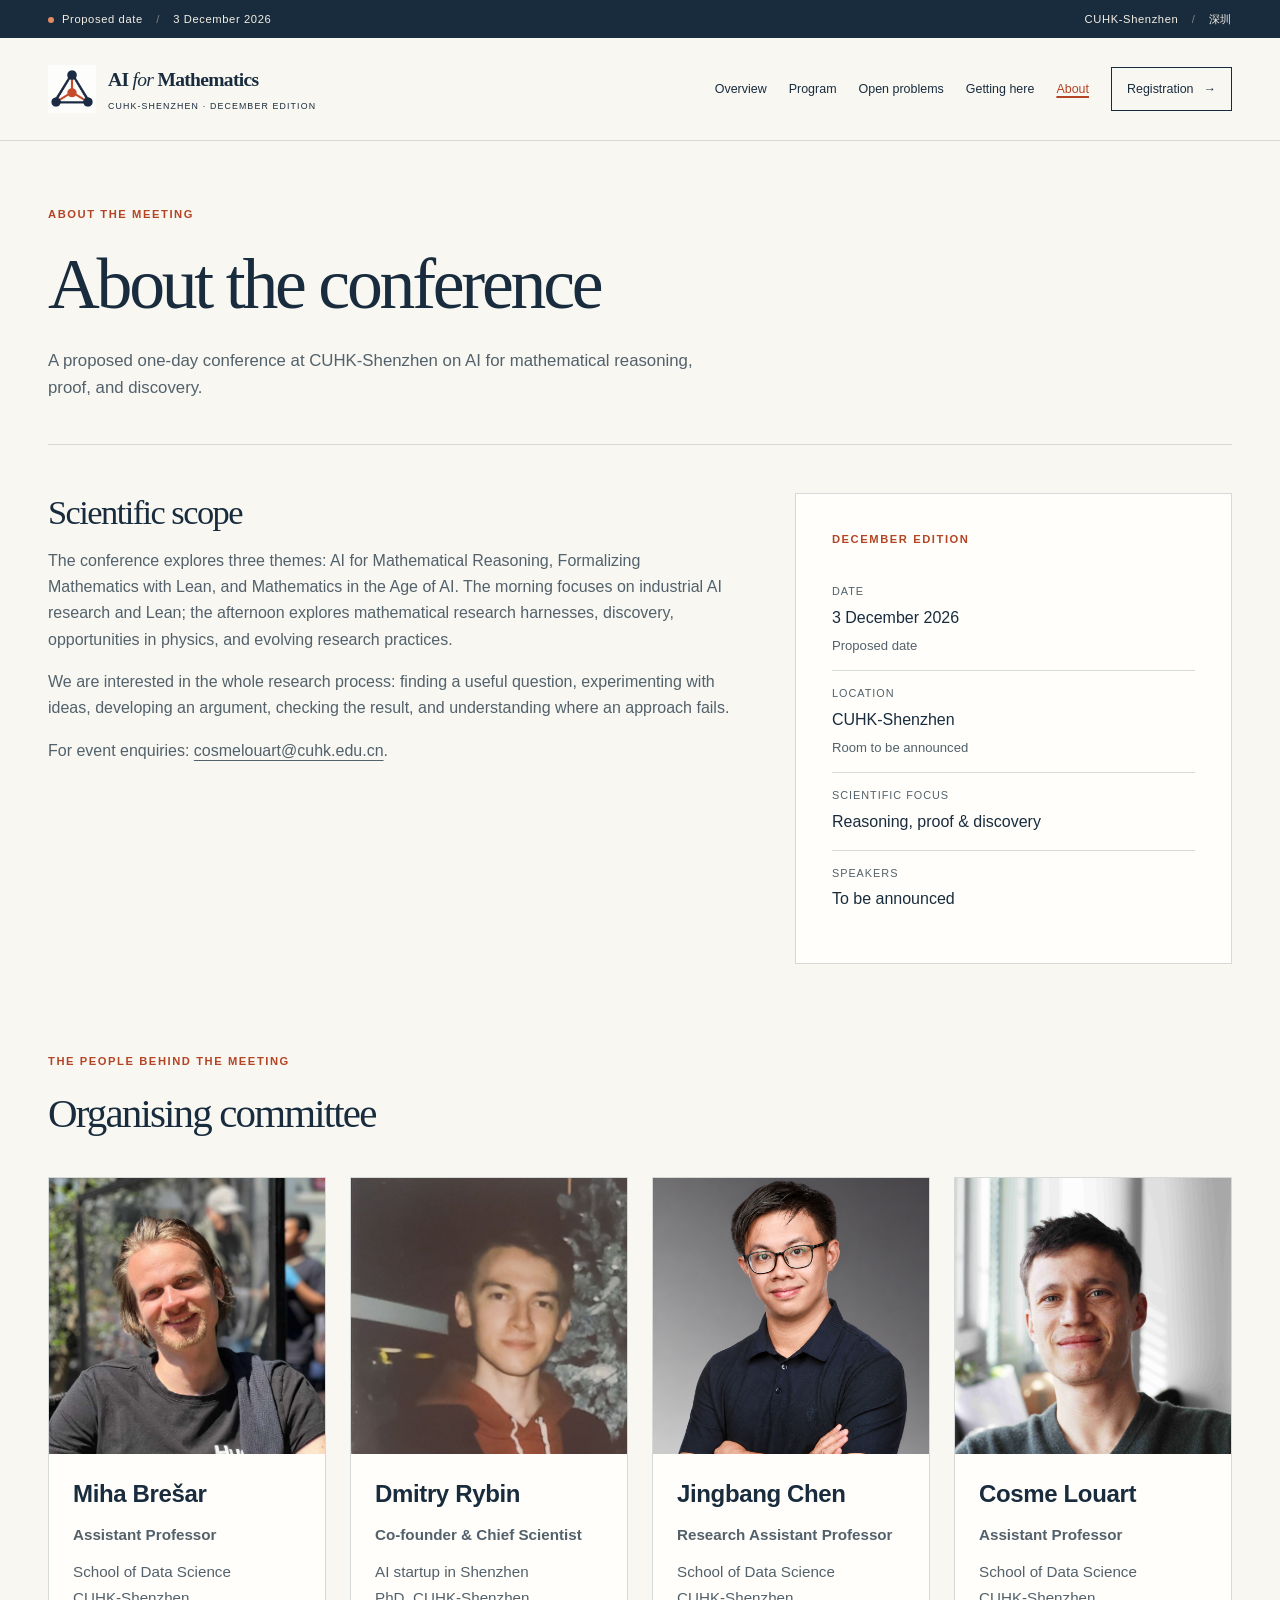
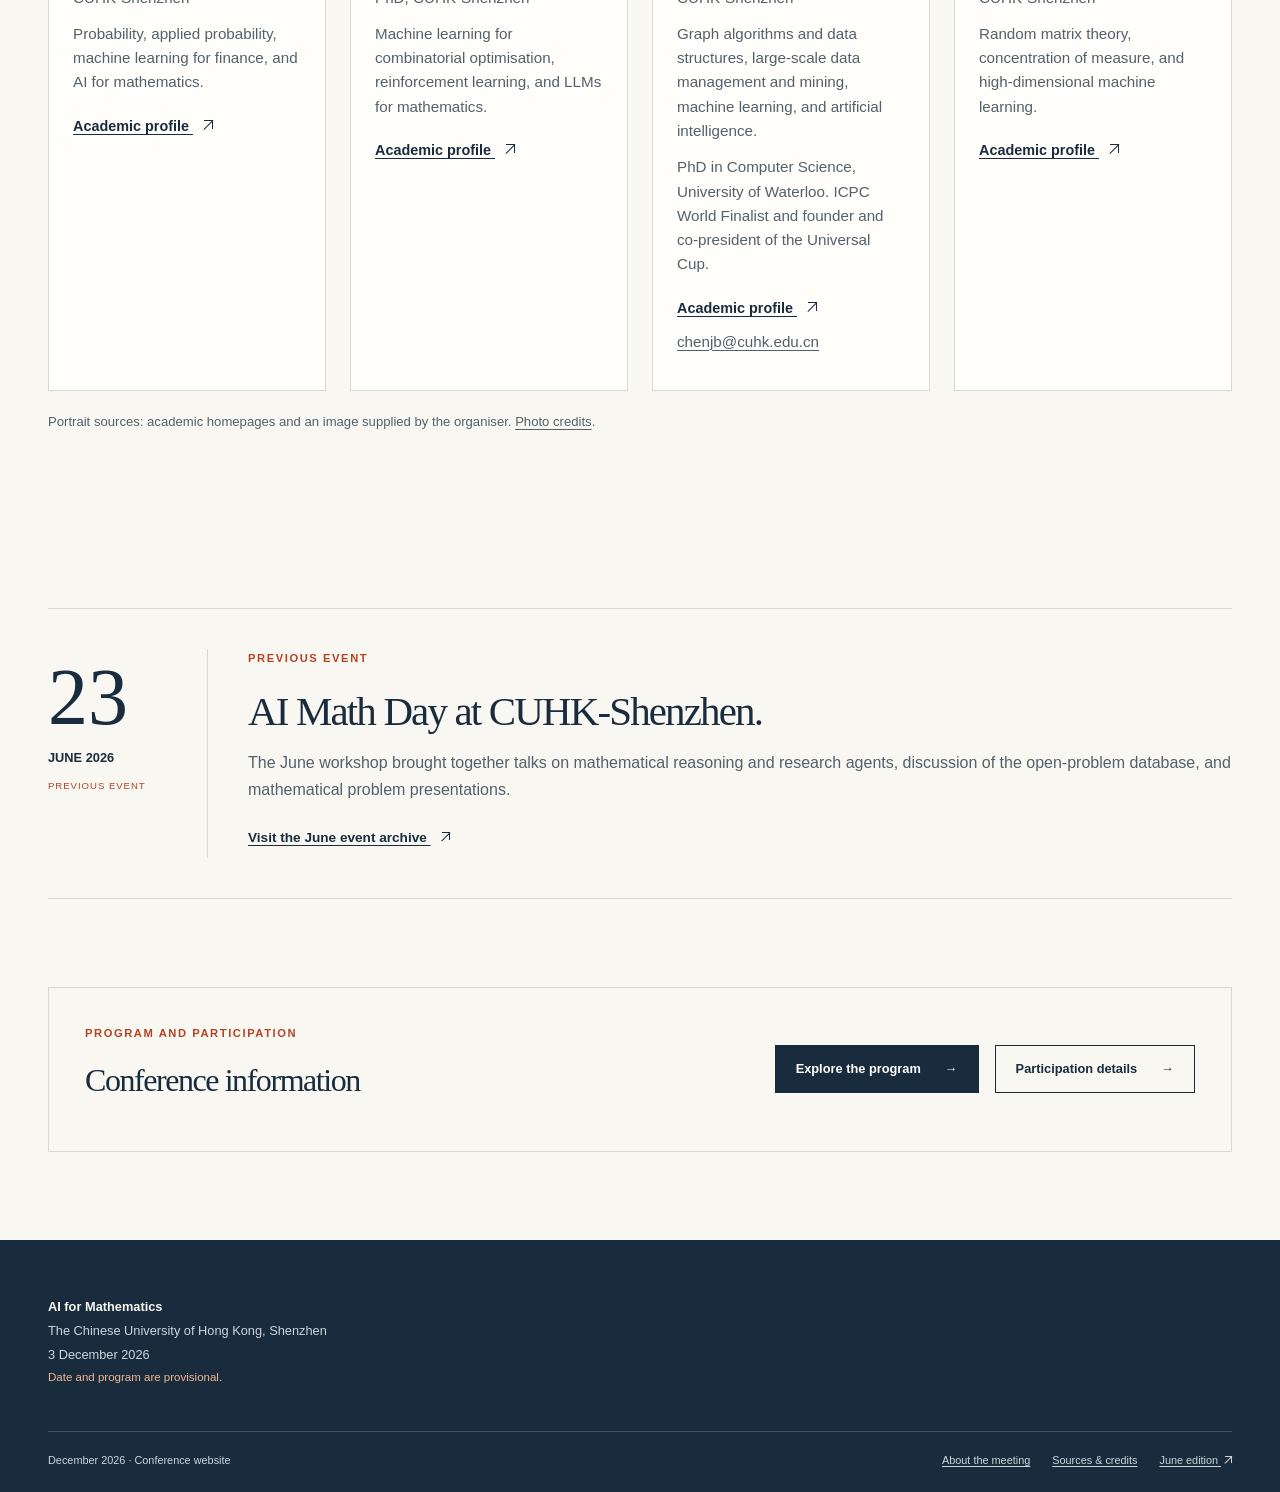
==== about.html @ 3018f449 "Remove meeting format row from About sidebar" ====
<!doctype html>
<html lang="en">
<head>
  <meta charset="utf-8">
  <meta name="viewport" content="width=device-width, initial-scale=1">
  <meta name="description" content="The purpose and background of the proposed December AI for Mathematics conference at CUHK-Shenzhen, continuing the June AI Math Day conversation.">
  <meta name="theme-color" content="#192c3e">
  <meta property="og:title" content="About | AI for Mathematics">
  <meta property="og:description" content="The purpose and background of the proposed December AI for Mathematics conference at CUHK-Shenzhen, continuing the June AI Math Day conversation.">
  <meta property="og:type" content="website">
  <title>About | AI for Mathematics · CUHK-Shenzhen</title>
  <link rel="icon" href="assets/images/conference-icon.png" type="image/png">
  <link rel="stylesheet" href="assets/css/styles.css?v=graph-icon">
  <script src="assets/js/event-config.js?v=no-fees" defer></script>
  <script src="assets/js/main.js" defer></script>
</head>
<body>
<a class="skip-link" href="#main">Skip to content</a>
<div class="announcement"><div class="container announcement-inner"><span><span class="status-dot"></span><span data-date-status>Proposed date</span> <span class="announcement-separator">/</span> <span data-event-date>3 December 2026</span></span><span>CUHK-Shenzhen <span class="announcement-separator">/</span> 深圳</span></div></div>
<header class="site-header">
 <div class="container header-inner">
  <a class="brand" href="index.html" aria-label="AI for Mathematics, home"><img class="brand-symbol" src="assets/images/conference-icon.png" alt="" width="48" height="48" aria-hidden="true"><span><strong>AI <i>for</i> Mathematics</strong><small>CUHK-SHENZHEN · DECEMBER EDITION</small></span></a>
  <button class="menu-toggle" type="button" aria-expanded="false" aria-controls="site-nav" hidden><span>Menu</span><span class="menu-icon" aria-hidden="true"></span></button>
  <nav id="site-nav" aria-label="Main navigation"><a href="index.html">Overview</a>
<a href="program.html">Program</a>
<a href="problems.html">Open problems</a>
<a href="venue.html">Getting here</a>
<a href="about.html?v=jingbang-profile" aria-current="page">About</a><a class="nav-register" href="registration.html?v=participation-link">Registration <span aria-hidden="true">→</span></a></nav>
 </div>
</header>
<main id="main" tabindex="-1">
<section class="page-intro container"><div class="eyebrow">ABOUT THE MEETING</div><h1>About the conference</h1><p class="page-lead">A proposed one-day conference at CUHK-Shenzhen on AI for mathematical reasoning, proof, and discovery.</p></section>
<section class="container about-grid section-top-small"><div class="prose"><h2>Scientific scope</h2><p>The conference explores three themes: AI for Mathematical Reasoning, Formalizing Mathematics with Lean, and Mathematics in the Age of AI. The morning focuses on industrial AI research and Lean; the afternoon explores mathematical research harnesses, discovery, opportunities in physics, and evolving research practices.</p><p>We are interested in the whole research process: finding a useful question, experimenting with ideas, developing an argument, checking the result, and understanding where an approach fails.</p><p class="contact-unconfigured" hidden>The event contact address will be announced here.</p><p class="contact-configured">For event enquiries: <a class="contact-link" href="mailto:cosmelouart@cuhk.edu.cn">cosmelouart@cuhk.edu.cn</a>.</p></div><aside class="about-facts"><div class="eyebrow">DECEMBER EDITION</div><dl class="info-list"><div><dt>Date</dt><dd><span data-event-date>3 December 2026</span><small data-date-status>Proposed date</small></dd></div><div><dt>Location</dt><dd>CUHK-Shenzhen<small>Room to be announced</small></dd></div><div><dt>Scientific focus</dt><dd>Reasoning, proof &amp; discovery</dd></div><div><dt>Speakers</dt><dd>To be announced</dd></div></dl></aside></section>
<section class="section container organisers-section" aria-labelledby="organisers-heading">
 <div class="section-heading"><div><div class="eyebrow">THE PEOPLE BEHIND THE MEETING</div><h2 id="organisers-heading">Organising committee</h2></div></div>
 <div class="organisers-grid">
  <article class="organiser-card"><img src="assets/images/organisers/miha-bresar.jpg" alt="Miha Brešar" width="1280" height="1377" loading="lazy"><div class="organiser-details"><h3>Miha Brešar</h3><p class="organiser-position">Assistant Professor</p><p>School of Data Science<br>CUHK-Shenzhen</p><p class="organiser-focus">Probability, applied probability, machine learning for finance, and AI for mathematics.</p><a class="text-link" href="https://mihabresar.github.io/" target="_blank" rel="noopener noreferrer">Academic profile <span class="external-arrow" aria-hidden="true"></span></a></div></article>
  <article class="organiser-card"><img src="assets/images/organisers/dmitry-rybin.jpg" alt="Dmitry Rybin" width="557" height="571" loading="lazy"><div class="organiser-details"><h3>Dmitry Rybin</h3><p class="organiser-position">Co-founder &amp; Chief Scientist</p><p>AI startup in Shenzhen<br>PhD, CUHK-Shenzhen</p><p class="organiser-focus">Machine learning for combinatorial optimisation, reinforcement learning, and LLMs for mathematics.</p><a class="text-link" href="https://rybindmitry.github.io/" target="_blank" rel="noopener noreferrer">Academic profile <span class="external-arrow" aria-hidden="true"></span></a></div></article>
  <article class="organiser-card"><img src="assets/images/organisers/jingbang-chen.png" alt="Jingbang Chen" width="1082" height="1454" loading="lazy"><div class="organiser-details"><h3>Jingbang Chen</h3><p class="organiser-position">Research Assistant Professor</p><p>School of Data Science<br>CUHK-Shenzhen</p><p class="organiser-focus">Graph algorithms and data structures, large-scale data management and mining, machine learning, and artificial intelligence.</p><p class="organiser-focus">PhD in Computer Science, University of Waterloo. ICPC World Finalist and founder and co-president of the Universal Cup.</p><a class="text-link" href="https://chenjb1997.github.io/" target="_blank" rel="noopener noreferrer">Academic profile <span class="external-arrow" aria-hidden="true"></span></a><p class="small"><a href="mailto:chenjb@cuhk.edu.cn">chenjb@cuhk.edu.cn</a></p></div></article>
  <article class="organiser-card"><img src="assets/images/organisers/cosme-louart.jpg" alt="Cosme Louart" width="5184" height="3456" loading="lazy"><div class="organiser-details"><h3>Cosme Louart</h3><p class="organiser-position">Assistant Professor</p><p>School of Data Science<br>CUHK-Shenzhen</p><p class="organiser-focus">Random matrix theory, concentration of measure, and high-dimensional machine learning.</p><a class="text-link" href="https://cosmital.github.io/" target="_blank" rel="noopener noreferrer">Academic profile <span class="external-arrow" aria-hidden="true"></span></a></div></article>
 </div>
 <p class="small organiser-credits">Portrait sources: academic homepages and an image supplied by the organiser. <a href="credits.html#organiser-portraits">Photo credits</a>.</p>
</section>
<section class="section container"><div class="archive-panel"><div class="archive-date"><span>23</span><strong>JUNE 2026</strong><small>PREVIOUS EVENT</small></div><div><div class="eyebrow">PREVIOUS EVENT</div><h2>AI Math Day at CUHK-Shenzhen.</h2><p>The June workshop brought together talks on mathematical reasoning and research agents, discussion of the open-problem database, and mathematical problem presentations.</p><a class="text-link" href="https://rybindmitry.github.io/events/ai-math-day.html" target="_blank" rel="noopener noreferrer">Visit the June event archive&nbsp;<span class="external-arrow" aria-hidden="true"></span></a></div></div></section>
<section class="container section-bottom"><div class="simple-callout"><div><div class="eyebrow">PROGRAM AND PARTICIPATION</div><h2>Conference information</h2></div><div class="actions"><a class="button button-primary" href="program.html">Explore the program <span aria-hidden="true">→</span></a><a class="button button-outline" href="registration.html?v=participation-link">Participation details <span aria-hidden="true">→</span></a></div></div></section>

</main>
<footer class="site-footer"><div class="container footer-top"><div class="footer-details"><strong>AI for Mathematics</strong><span>The Chinese University of Hong Kong, Shenzhen</span><span data-event-date>3 December 2026</span><small>Date and program are provisional.</small></div></div><div class="container footer-bottom"><span>December 2026 · Conference website</span><div><a href="about.html?v=jingbang-profile">About the meeting</a><a href="credits.html">Sources &amp; credits</a><a href="https://rybindmitry.github.io/events/ai-math-day.html" target="_blank" rel="noopener noreferrer">June edition&nbsp;<span class="external-arrow" aria-hidden="true"></span></a></div></div></footer><div class="toast" role="status" aria-live="polite"></div>
</body>
</html>
---- assets/css/styles.css ----
/* Shared static-site styles. No external fonts or runtime dependencies. */
:root {
  --ink: #192c3e;
  --muted: #52616b;
  --paper: #f8f7f2;
  --white: #fffefa;
  --line: #d5d9d7;
  --accent: #b54425;
  --orange: #e58b62;
  --soft: #eeeae0;
  --serif: Georgia, 'Times New Roman', serif;
  --sans: -apple-system, BlinkMacSystemFont, 'Segoe UI', sans-serif;
}
* { box-sizing: border-box; }
html { scroll-behavior: smooth; scroll-padding-top: 2rem; }
body { margin: 0; background: var(--paper); color: var(--ink); font: 1rem/1.65 var(--sans); }
[hidden] { display: none !important; }
::selection { background: #f3c5a9; color: var(--ink); }
a { color: inherit; text-underline-offset: .22em; text-decoration-thickness: 1px; }
a:hover { color: var(--accent); }
button, input { font: inherit; }
button, a { -webkit-tap-highlight-color: transparent; }
button { cursor: pointer; }
:focus-visible { outline: 3px solid var(--accent); outline-offset: 5px; }
img { display: block; max-width: 100%; height: auto; }
figure, dl, dd { margin: 0; }
h1, h2, h3, p { margin: 0 0 1rem; }
h1, h2, h3 { line-height: 1.12; font-weight: 500; text-wrap: balance; }
h1, h2 { font-family: var(--serif); letter-spacing: -.045em; }
h1 { font-size: clamp(3rem, 5.6vw, 5.5rem); }
h2 { font-size: clamp(2rem, 3.2vw, 3rem); }
h3 { font-size: 1.25rem; font-weight: 600; line-height: 1.35; letter-spacing: -.015em; }
h1 em, h2 em { font-weight: 400; color: var(--accent); }
p { color: var(--muted); }
p:last-child { margin-bottom: 0; }
small, .small, .source-note { font-size: .82rem; line-height: 1.65; }
strong { font-weight: 600; }
hr { border: 0; border-top: 1px solid var(--line); margin: 2rem 0; }
.container { width: min(1200px, calc(100% - 96px)); margin-inline: auto; }
.section { padding-block: 88px; }
.section-top-small { padding-top: 24px; }
.section-bottom { padding-bottom: 88px; }
.eyebrow { color: var(--accent); font-size: .7rem; font-weight: 700; letter-spacing: .14em; line-height: 1.65; margin-bottom: 1.3rem; text-transform: uppercase; }
.muted, figcaption { color: var(--muted); }
figcaption { font-size: .73rem; line-height: 1.6; padding-top: .75rem; }
.skip-link { position: fixed; z-index: 20; top: 8px; left: 8px; padding: .7rem 1.2rem; background: var(--white); transform: translateY(-150%); }
.skip-link:focus { transform: translateY(0); }
.sr-only { position: absolute; width: 1px; height: 1px; padding: 0; margin: -1px; overflow: hidden; clip-path: inset(50%); white-space: nowrap; border: 0; }
.announcement { background: var(--ink); color: #f5eee3; font-size: .7rem; letter-spacing: .055em; }
.announcement-inner { min-height: 38px; display: flex; justify-content: space-between; align-items: center; gap: 12px; }
.announcement-separator { opacity: .45; margin-inline: .6rem; }
.status-dot { display: inline-block; width: 6px; height: 6px; border-radius: 50%; background: var(--orange); margin-right: .5rem; vertical-align: middle; }
.site-header { border-bottom: 1px solid var(--line); }
.header-inner { display: flex; justify-content: space-between; align-items: center; gap: 24px; min-height: 102px; }
.brand { display: flex; align-items: center; gap: 12px; text-decoration: none; flex-shrink: 0; }
.brand-symbol { display: block; width: 48px; height: 48px; flex: 0 0 auto; object-fit: contain; }
.brand strong { display: block; font-family: var(--serif); font-size: 1.22rem; letter-spacing: -.035em; }
.brand i { font-weight: 400; }
.brand small { display: block; font-size: .55rem; letter-spacing: .13em; margin-top: 3px; }
#site-nav { display: flex; align-items: center; gap: 22px; }
#site-nav a { display: flex; align-items: center; gap: 10px; min-height: 44px; font-size: .78rem; text-decoration: none; white-space: nowrap; }
#site-nav a[aria-current] { color: var(--accent); text-decoration: underline; text-decoration-thickness: 2px; }
#site-nav .nav-register { padding-inline: 15px; border: 1px solid var(--ink); }
#site-nav .nav-register:hover { background: var(--ink); color: var(--white); }
.menu-toggle { min-height: 44px; padding: 8px 12px; border: 1px solid var(--line); background: transparent; color: var(--ink); align-items: center; gap: 12px; }
.menu-icon, .menu-icon::after { display: block; width: 16px; height: 1px; background: currentColor; }
.menu-icon::after { content: ''; transform: translateY(5px); }
.actions { display: flex; flex-wrap: wrap; align-items: center; gap: 16px; margin-top: 1.7rem; }
.button { display: inline-flex; justify-content: center; align-items: center; gap: 24px; min-height: 48px; padding: 12px 20px; font-size: .8rem; font-weight: 600; line-height: 1.6; text-decoration: none; border: 1px solid transparent; text-align: center; }
.button-primary { background: var(--ink); color: var(--white); }
.button-primary:hover { background: var(--accent); color: white; }
.button-outline { border-color: var(--ink); background: transparent; color: var(--ink); }
.button-outline:hover { background: var(--ink); color: var(--white); }
.button-text { padding-inline: 0; }
.button-text:hover { text-decoration: underline; }
.button-light { background: var(--paper); color: var(--ink); }
.button-light:hover { background: #f3c5a9; color: var(--ink); }
.text-link { display: inline-block; font-size: .85rem; font-weight: 600; padding-block: 8px; }
.text-link span { margin-left: 10px; }
.external-arrow { display: inline-block; position: relative; width: .7em; height: .7em; margin-left: .3em; vertical-align: .05em; flex: 0 0 .7em; }
.external-arrow::before { content: ''; position: absolute; inset: 0 0 auto auto; width: .55em; height: .55em; border-top: 1px solid currentColor; border-right: 1px solid currentColor; }
.external-arrow::after { content: ''; position: absolute; top: 0; right: 0; width: .9em; border-top: 1px solid currentColor; transform: rotate(-45deg); transform-origin: right; }
.hero { display: grid; grid-template-columns: 1.12fr 1fr; gap: 56px; padding-block: 64px 48px; align-items: center; }
.hero h1 { font-size: clamp(3.8rem, 5.7vw, 5.6rem); line-height: 1.04; margin-bottom: 20px; }
.hero h1 em { font-size: .78em; }
.orange-dot { color: var(--accent); }
.mini-rule { display: inline-block; width: 22px; height: 1px; background: currentColor; vertical-align: middle; margin-right: 8px; }
.hero-description { max-width: 440px; font-size: .95rem; }
.hero-note { font-size: .75rem; margin-top: 20px; }
.hero-art-wrap { position: relative; background: var(--ink); overflow: hidden; }
.hero-art-wrap > img { width: 100%; aspect-ratio: 1.08; object-fit: cover; }
.hero-art-wrap.hero-photo-wrap > img { aspect-ratio: 3 / 2; }
.date-stamp { position: absolute; top: 22px; left: 22px; display: grid; grid-template-columns: auto auto; column-gap: 10px; background: var(--paper); padding: 14px 18px 10px; }
.date-stamp > span { font-family: var(--serif); font-size: 2.8rem; line-height: 1; }
.date-stamp > div { display: grid; align-content: center; }
.date-stamp strong { font-size: .8rem; line-height: 1.1; }
.date-stamp small { font-size: .65rem; }
.date-stamp .stamp-label { grid-column: 1/-1; border-top: 1px solid var(--line); padding-top: 5px; margin-top: 8px; color: var(--accent); }
.art-label { display: flex; align-items: flex-end; justify-content: space-between; gap: 16px; position: absolute; bottom: 24px; left: 24px; right: 24px; font-size: .61rem; letter-spacing: .12em; line-height: 1.6; color: #f8f7f2; }
.art-label > span:last-child { font-size: 1.5rem; color: var(--orange); }
.event-strip { display: grid; grid-template-columns: repeat(4, 1fr); border-block: 1px solid var(--line); padding-block: 26px; }
.event-strip > div { border-left: 1px solid var(--line); padding-inline: 26px; }
.event-strip > div:first-child { border-left: 0; padding-left: 0; }
dt { font-size: .68rem; letter-spacing: .09em; text-transform: uppercase; color: var(--muted); margin-bottom: 8px; }
.event-strip dd { font-size: 1rem; font-weight: 600; }
.event-strip small { display: block; color: var(--muted); font-size: .72rem; font-weight: 400; }
.section-heading, .split-section, .final-split { display: grid; grid-template-columns: 1fr 1fr; gap: 64px; align-items: start; }
.section-heading { align-items: end; margin-bottom: 40px; }
.section-heading > p { max-width: 440px; }
.section-heading h2 { margin-bottom: 0; }
.themes-heading { margin-bottom: 40px; }
.theme-grid { display: grid; grid-template-columns: repeat(3, 1fr); gap: 32px; }
.theme-grid article { padding-top: 24px; border-top: 1px solid var(--ink); }
.theme-grid ul { margin: 0; padding-left: 1.2rem; color: var(--muted); font-size: .9rem; }
.theme-grid li + li { margin-top: 12px; }
.theme-grid strong { color: var(--ink); }
.program-peek, .problem-session-band { background: var(--soft); padding-block: 72px; }
.day-outline > a { display: grid; grid-template-columns: 54px 1fr 18px; gap: 18px; border-top: 1px solid #b9c1c2; padding-block: 22px; text-decoration: none; }
.day-outline > a:last-child { border-bottom: 1px solid #b9c1c2; }
.outline-time { font-size: .8rem; font-variant-numeric: tabular-nums; color: var(--accent); }
.day-outline small { font-size: .6rem; letter-spacing: .12em; }
.day-outline h3 { margin-block: 6px; font-size: 1.2rem; }
.day-outline p { font-size: .82rem; }
.problem-banner { background: var(--ink); color: var(--paper); display: grid; grid-template-columns: 1fr 1fr; gap: 32px; padding: 48px; align-items: center; }
.problem-banner .eyebrow, .problem-banner h2 em { color: #f4b48e; }
.problem-banner p { color: #cdd5d9; font-size: .9rem; }
.math-art { min-width: 0; }
.math-art img { width: 100%; }
.math-art > span { display: block; color: #cdd5d9; text-align: center; font-family: var(--serif); font-style: italic; font-size: .9rem; }
.final-split { border-top: 1px solid var(--line); }
.site-footer { background: var(--ink); color: var(--paper); padding-block: 56px 22px; }
.footer-top { display: flex; justify-content: space-between; gap: 32px; padding-bottom: 44px; }
.footer-details { display: grid; gap: 3px; font-size: .8rem; color: #cdd5d9; }
.footer-details strong { color: var(--paper); }
.footer-details small { color: #f4b48e; font-size: .72rem; }
.footer-bottom { border-top: 1px solid #435362; padding-top: 20px; display: flex; justify-content: space-between; gap: 24px; font-size: .68rem; color: #cdd5d9; }
.footer-bottom > div { display: flex; flex-wrap: wrap; gap: 22px; }
.site-footer a:hover { color: #f4b48e; }
.page-intro { padding-block: 64px 42px; border-bottom: 1px solid var(--line); margin-bottom: 24px; }
.page-intro h1 { max-width: 900px; }
.page-lead { max-width: 650px; font-size: 1.05rem; margin-top: 22px; }
.program-subtitle { font-family: var(--serif); color: var(--ink); font-size: clamp(1.4rem, 2.4vw, 2rem); line-height: 1.3; }
.program-date { font-size: .9rem; }
.program-overview { max-width: 750px; margin-top: 22px; font-size: 1.05rem; }
.program-overview p + p { margin-top: 12px; }
.program-period-label { color: var(--accent); font-size: .78em; font-weight: 700; letter-spacing: .08em; margin-right: .4em; }
.notice { display: flex; align-items: flex-start; gap: 16px; background: #f0e9db; border-left: 3px solid var(--accent); padding: 20px 24px; font-size: .88rem; }
.notice strong { display: block; margin-bottom: 4px; }
.notice-mark { flex: 0 0 23px; border: 1px solid var(--accent); color: var(--accent); text-align: center; height: 23px; line-height: 21px; border-radius: 50%; font-family: var(--serif); font-style: italic; }
.program-toolbar { display: flex; flex-wrap: wrap; align-items: center; justify-content: space-between; gap: 20px; padding-block: 30px; }
.filter-group { display: inline-flex; flex-wrap: wrap; border: 1px solid var(--line); padding: 4px; gap: 4px; }
.filter-group button { min-height: 40px; border: 0; background: transparent; padding: 8px 16px; color: var(--ink); font-size: .78rem; }
.filter-group button[aria-pressed=true] { background: var(--ink); color: var(--paper); }
.filter-group button:hover { text-decoration: underline; }
.toolbar-links { display: flex; flex-wrap: wrap; align-items: center; gap: 20px; font-size: .75rem; }
.text-button { border: 0; padding: 8px 0; background: transparent; color: var(--ink); font-size: .8rem; text-decoration: underline; text-underline-offset: .2em; min-height: 44px; }
.schedule-block { margin-top: 30px; }
.schedule-heading { display: flex; align-items: baseline; gap: 32px; padding-block: 18px; border-bottom: 2px solid var(--ink); }
.schedule-heading > span { font-size: .7rem; text-transform: uppercase; letter-spacing: .1em; color: var(--accent); min-width: 86px; }
.schedule-heading h2 { font-size: 2rem; margin: 0; min-width: 0; }
.schedule-row { display: grid; grid-template-columns: 86px 1fr 64px; gap: 32px; border-bottom: 1px solid var(--line); padding: 28px 20px 28px 0; }
.session-time { display: grid; align-content: start; font-size: .88rem; font-variant-numeric: tabular-nums; }
.session-time time { font-weight: 600; }
.session-time span { color: var(--muted); }
.session-type { color: var(--accent); font-size: .64rem; letter-spacing: .1em; text-transform: uppercase; }
.session-content h3 { margin-block: 6px 8px; }
.session-content p { font-size: .88rem; margin-bottom: 6px; }
.session-content .speaker-status { font-size: .75rem; font-style: italic; }
.session-duration { color: var(--muted); text-align: right; font-size: .75rem; padding-top: 4px; }
.schedule-break { background: var(--soft); padding-left: 16px; }
.schedule-break h3 { font-family: var(--serif); font-weight: 400; font-size: 1.4rem; }
.simple-callout { padding: 36px; border: 1px solid var(--line); display: flex; flex-wrap: wrap; justify-content: space-between; align-items: center; gap: 24px; }
.simple-callout h2 { font-size: 2rem; }
.simple-callout > div { max-width: 700px; }
.simple-callout .actions { margin-top: 0; }
.registration-layout, .about-grid, .venue-lead, .problem-intro, .travel-layout, .faq-section { display: grid; grid-template-columns: 1fr 1fr; gap: 64px; align-items: start; }
.registration-panel, .about-facts { background: var(--white); padding: 36px; border: 1px solid var(--line); }
.registration-panel h2 { margin-top: 24px; }
.pill { display: inline-flex; align-items: center; padding: 5px 10px; font-size: .65rem; letter-spacing: .06em; font-weight: 600; border: 1px solid #cba58a; color: #88371e; background: #fbefe5; }
.opening-line { font-size: .85rem; font-weight: 600; margin-bottom: 8px; }
.registration-closed { padding: 20px; background: var(--soft); margin-top: 24px; }
.registration-open, .registration-qr { margin-top: 24px; }
.registration-qr img { margin-bottom: 10px; }
.info-list > div { padding-block: 14px; border-bottom: 1px solid var(--line); }
.info-list > div:last-child { border-bottom: 0; }
.info-list small { display: block; color: var(--muted); margin-top: 3px; }
.info-list dt { margin-bottom: 4px; }
.registration-aside { padding-top: 12px; }
.numbered-steps { list-style: none; padding: 0; margin: 28px 0 0; }
.numbered-steps li { display: grid; grid-template-columns: 32px 1fr; gap: 20px; border-top: 1px solid var(--line); padding-block: 24px; }
.numbered-steps li > span { color: var(--accent); font-size: .75rem; }
.numbered-steps p { font-size: .9rem; }
.faq-section { grid-template-columns: .7fr 1fr; }
.faq-list details { border-top: 1px solid var(--line); }
.faq-list details:last-child { border-bottom: 1px solid var(--line); }
.faq-list summary { cursor: pointer; display: flex; align-items: center; justify-content: space-between; gap: 20px; padding-block: 20px; font-size: .92rem; font-weight: 600; list-style: none; }
.faq-list summary::-webkit-details-marker { display: none; }
.faq-list summary > span { color: var(--accent); font-size: 1.2rem; }
.faq-list details[open] summary > span { transform: rotate(45deg); }
.faq-list details p { padding-bottom: 22px; font-size: .9rem; }
.prose h2 { font-size: 2.15rem; }
.spaced-heading { margin-top: 42px; }
.about-grid { grid-template-columns: 1.25fr .8fr; }
.archive-panel { display: grid; grid-template-columns: 160px 1fr; gap: 40px; border-block: 1px solid var(--line); padding-block: 40px; }
.archive-date { display: grid; align-content: start; padding-block: 8px; border-right: 1px solid var(--line); }
.archive-date > span { font-family: var(--serif); font-size: 5rem; line-height: 1; }
.archive-date strong { font-size: .8rem; margin-block: 10px; }
.archive-date small { font-size: .6rem; letter-spacing: .1em; color: var(--accent); }
.problem-guide { padding: 40px; background: var(--soft); }
.problem-guide h2 { font-size: 2.2rem; }
.problem-checklist { display: grid; grid-template-columns: repeat(4, 1fr); gap: 24px; }
.problem-checklist article { border-top: 1px solid var(--line); padding-top: 20px; }
.problem-checklist article > span { display: block; color: var(--accent); font: 2rem/1.2 var(--serif); margin-bottom: 24px; }
.problem-checklist h3 { font-size: 1.1rem; }
.problem-checklist p { font-size: .88rem; }
.download-row { display: flex; flex-wrap: wrap; justify-content: space-between; align-items: center; gap: 24px; margin-top: 32px; padding-top: 24px; border-top: 1px solid var(--line); }
.download-row p { margin: 0; font-size: .9rem; }
.venue-lead { align-items: stretch; gap: 40px; }
.venue-map { align-self: start; background: var(--white); border: 1px solid var(--line); }
.campus-map-link { display: block; }
.campus-map-link img { width: 100%; height: auto; }
.venue-map figcaption { padding: 16px 20px; border-top: 1px solid var(--line); font-size: .78rem; }
.venue-map figcaption p { margin-top: 8px; }
.address-panel { padding-block: 20px; }
address { font-style: normal; margin-bottom: 24px; }
.chinese-address { border-top: 1px solid var(--line); padding-top: 20px; margin-bottom: 20px; }
.chinese-address strong, .chinese-address span { display: block; }
.chinese-address span { color: var(--muted); font-size: .9rem; }
.address-panel .small { margin-block: 12px; }
.venue-details { display: grid; grid-template-columns: repeat(3,1fr); margin-top: 24px; border-block: 1px solid var(--line); }
.venue-details > div { padding: 24px; border-left: 1px solid var(--line); }
.venue-details > div:first-child { padding-left: 0; border-left: 0; }
.venue-details small { display: block; color: var(--muted); }
.travel-layout { grid-template-columns: .7fr 1fr; }
.travel-methods article { display: grid; grid-template-columns: 36px 1fr; gap: 20px; padding-block: 28px; border-top: 1px solid var(--line); }
.travel-methods article:first-child { padding-top: 0; border-top: 0; }
.travel-methods p { font-size: .9rem; }
.transport-symbol { border: 1px solid var(--line); width: 36px; height: 36px; display: grid; place-items: center; color: var(--accent); }
.metro-line { display: inline-block; border: 1px solid var(--line); padding: 0 6px; font-size: .78rem; white-space: nowrap; color: var(--ink); }
.visitor-note { padding: 40px; background: var(--soft); }
.visitor-note .source-note { margin-top: 26px; }
.credits-content { max-width: 850px; padding-bottom: 88px; }
.credits-content article { padding-block: 32px; border-bottom: 1px solid var(--line); scroll-margin-top: 24px; }
.credits-content article:first-child { padding-top: 0; }
.credits-content h2 { font-size: 2.2rem; }
.source-list { list-style: none; padding: 0; }
.source-list li { padding-block: 14px; }
.source-list span { display: block; color: var(--muted); font-size: .85rem; padding-top: 4px; }
.toast { position: fixed; bottom: 24px; left: 50%; transform: translateX(-50%); max-width: calc(100% - 32px); width: max-content; background: var(--ink); color: var(--paper); padding: 12px 20px; font-size: .85rem; box-shadow: 0 4px 20px #192c3e22; z-index: 10; }
.toast:empty { display: none; }
@media (max-width: 1120px) {
  .container { width: calc(100% - 64px); }
  .header-inner { flex-wrap: wrap; padding-block: 20px; gap: 12px; }
  #site-nav { gap: 18px; }
  .hero { gap: 32px; }
  .hero h1 { font-size: clamp(3.4rem, 6vw, 4.7rem); }
  .hero .actions { gap: 8px; }
  .hero .button { padding-inline: 12px; gap: 12px; }
  .registration-layout, .about-grid, .venue-lead, .problem-intro, .travel-layout, .faq-section, .split-section, .section-heading, .final-split { gap: 36px; }
  .event-strip > div { padding-inline: 16px; }
  .event-strip dd { font-size: .9rem; }
}
@media (max-width: 760px) {
  .container { width: calc(100% - 40px); }
  .announcement { font-size: .62rem; letter-spacing: .015em; }
  .announcement-inner { min-height: 40px; }
  .announcement-inner > span:last-child { display: none; }
  .announcement-separator { margin-inline: .3rem; }
  .header-inner { padding-block: 16px; min-height: 84px; gap: 12px; }
  .brand { gap: 8px; }
  .brand-symbol { width: 42px; height: 42px; }
  .brand strong { font-size: 1.12rem; }
  .brand small { font-size: .48rem; letter-spacing: .09em; }
  .menu-toggle:not([hidden]) { display: flex; font-size: .75rem; }
  #site-nav { width: 100%; flex-wrap: wrap; gap: 0; border-top: 1px solid var(--line); margin-top: 4px; padding-top: 8px; }
  #site-nav a { width: 50%; min-height: 48px; padding: 8px; font-size: .85rem; }
  #site-nav .nav-register { border: 0; padding-inline: 8px; }
  #site-nav[data-collapsed=true] { display: none; }
  .hero, .section-heading, .split-section, .final-split, .registration-layout, .about-grid, .venue-lead, .problem-intro, .travel-layout, .faq-section { grid-template-columns: 1fr; gap: 32px; }
  .hero { padding-block: 40px 32px; }
  .hero h1 { font-size: clamp(3rem, 10vw, 4.8rem); }
  .hero-description { max-width: 100%; }
  .hero .actions { gap: 16px; }
  .hero .button { padding-inline: 16px; }
  .hero .button-text { padding-inline: 0; }
  .hero-art-wrap > img { aspect-ratio: 1.25; }
  .date-stamp { top: 18px; left: 18px; padding: 12px 16px 8px; }
  .art-label { bottom: 18px; left: 18px; right: 18px; }
  .event-strip { grid-template-columns: 1fr 1fr; padding-block: 0; }
  .event-strip > div { padding: 20px 16px; }
  .event-strip > div:first-child { padding-left: 0; }
  .event-strip > div:nth-child(3) { padding-left: 0; border-left: 0; }
  .event-strip > div:nth-child(n+3) { border-top: 1px solid var(--line); }
  .event-strip dd { font-size: .9rem; }
  .section { padding-block: 52px; }
  .section-bottom { padding-bottom: 52px; }
  .eyebrow { font-size: .64rem; margin-bottom: 16px; }
  .theme-grid { grid-template-columns: 1fr; gap: 28px; }
  .program-peek, .problem-session-band { padding-block: 48px; }
  .day-outline > a { grid-template-columns: 46px 1fr 14px; gap: 12px; }
  .problem-banner { grid-template-columns: 1fr; padding: 28px; gap: 8px; }
  .math-art img { max-height: 250px; }
  .footer-top { flex-direction: column; gap: 32px; padding-bottom: 32px; }
  .site-footer { padding-top: 40px; }
  .footer-bottom { flex-direction: column; gap: 16px; }
  .footer-bottom > div { gap: 20px; }
  .page-intro { padding-block: 40px 32px; margin-bottom: 24px; }
  .page-intro h1 { font-size: clamp(2.8rem, 9.3vw, 4rem); }
  .page-lead { font-size: 1rem; }
  .notice { padding: 18px; gap: 12px; }
  .program-toolbar { align-items: flex-start; }
  .toolbar-links { gap: 12px 20px; }
  .filter-group { width: 100%; }
  .filter-group button { flex: 1; padding-inline: 10px; }
  .schedule-heading { display: block; }
  .schedule-heading > span { display: block; margin-bottom: 10px; }
  .schedule-heading h2 { font-size: 1.8rem; }
  .schedule-row { grid-template-columns: 58px 1fr; gap: 12px 16px; padding: 22px 0; }
  .session-time { font-size: .78rem; }
  .session-content h3 { font-size: 1.12rem; }
  .session-duration { grid-column: 1; grid-row: 2; text-align: left; padding-top: 0; font-size: .65rem; }
  .session-content { grid-column: 2; grid-row: 1 / 3; }
  .schedule-break { padding-inline: 12px; }
  .registration-panel, .about-facts { padding: 24px; }
  .registration-aside { padding-top: 12px; }
  .problem-checklist { grid-template-columns: 1fr 1fr; gap: 24px; }
  .problem-checklist article > span { margin-bottom: 16px; }
  .problem-guide { padding: 28px; }
  .simple-callout, .visitor-note { padding: 24px; }
  .archive-panel { grid-template-columns: 1fr; gap: 24px; padding-block: 28px; }
  .archive-date { border-right: 0; border-bottom: 1px solid var(--line); padding-bottom: 24px; }
  .archive-date > span { font-size: 3.5rem; }
  .venue-lead { gap: 24px; }
  .address-panel { padding-block: 0; }
  .venue-details { grid-template-columns: 1fr; }
  .venue-details > div { border-left: 0; border-top: 1px solid var(--line); padding: 20px 0; }
  .venue-details > div:first-child { border-top: 0; }
  .travel-methods article { grid-template-columns: 32px 1fr; gap: 16px; }
  .transport-symbol { width: 32px; height: 32px; }
  .credits-content { padding-bottom: 52px; }
}
@media (max-width: 360px) {
  .container { width: calc(100% - 32px); }
  .brand strong { font-size: 1rem; }
  .brand small { font-size: .42rem; }
  .menu-toggle { padding-inline: 8px; }
  .hero .actions { align-items: flex-start; flex-direction: column; gap: 4px; }
  .problem-checklist { grid-template-columns: 1fr; }
}
@media (prefers-reduced-motion: reduce) {
  html { scroll-behavior: auto; }
}
@media print {
  body { background: white; font-size: 10pt; color: #000; }
  .container { width: 100%; }
  .site-header, .announcement, .site-footer, .skip-link, .program-toolbar, .toast { display: none !important; }
  .schedule-block[hidden] { display: block !important; }
  .page-intro { padding-top: 0; }
  .schedule-row { break-inside: avoid; padding-block: 12px; }
  h1 { font-size: 30pt; }
  h2 { font-size: 22pt; }
  .section { padding-block: 24px; }
  a { color: inherit; }
}

/* Organising committee */
.organisers-grid { display: grid; grid-template-columns: repeat(4, minmax(0, 1fr)); gap: 24px; }
.organiser-card { background: var(--white); border: 1px solid var(--line); overflow: hidden; }
.organiser-card > img, .organiser-initials { display: block; width: 100%; aspect-ratio: 1 / 1; object-fit: cover; object-position: center 35%; }
.organiser-initials { display: grid; place-items: center; background: var(--soft); color: var(--navy, #192c3e); font-family: Georgia, serif; font-size: 4rem; }
.organiser-details { padding: 24px; }
.organiser-details h3 { margin: 0 0 12px; font-size: 1.5rem; }
.organiser-details p { margin: 0 0 12px; font-size: .95rem; }
.organiser-position { font-weight: 700; }
.organiser-focus { line-height: 1.6; }
.organiser-details .text-link { font-size: .9rem; }
.organiser-credits { margin-top: 20px; }
@media (max-width: 1000px) { .organisers-grid { grid-template-columns: repeat(2, minmax(0, 1fr)); } }
@media (max-width: 560px) { .organisers-grid { grid-template-columns: 1fr; } }
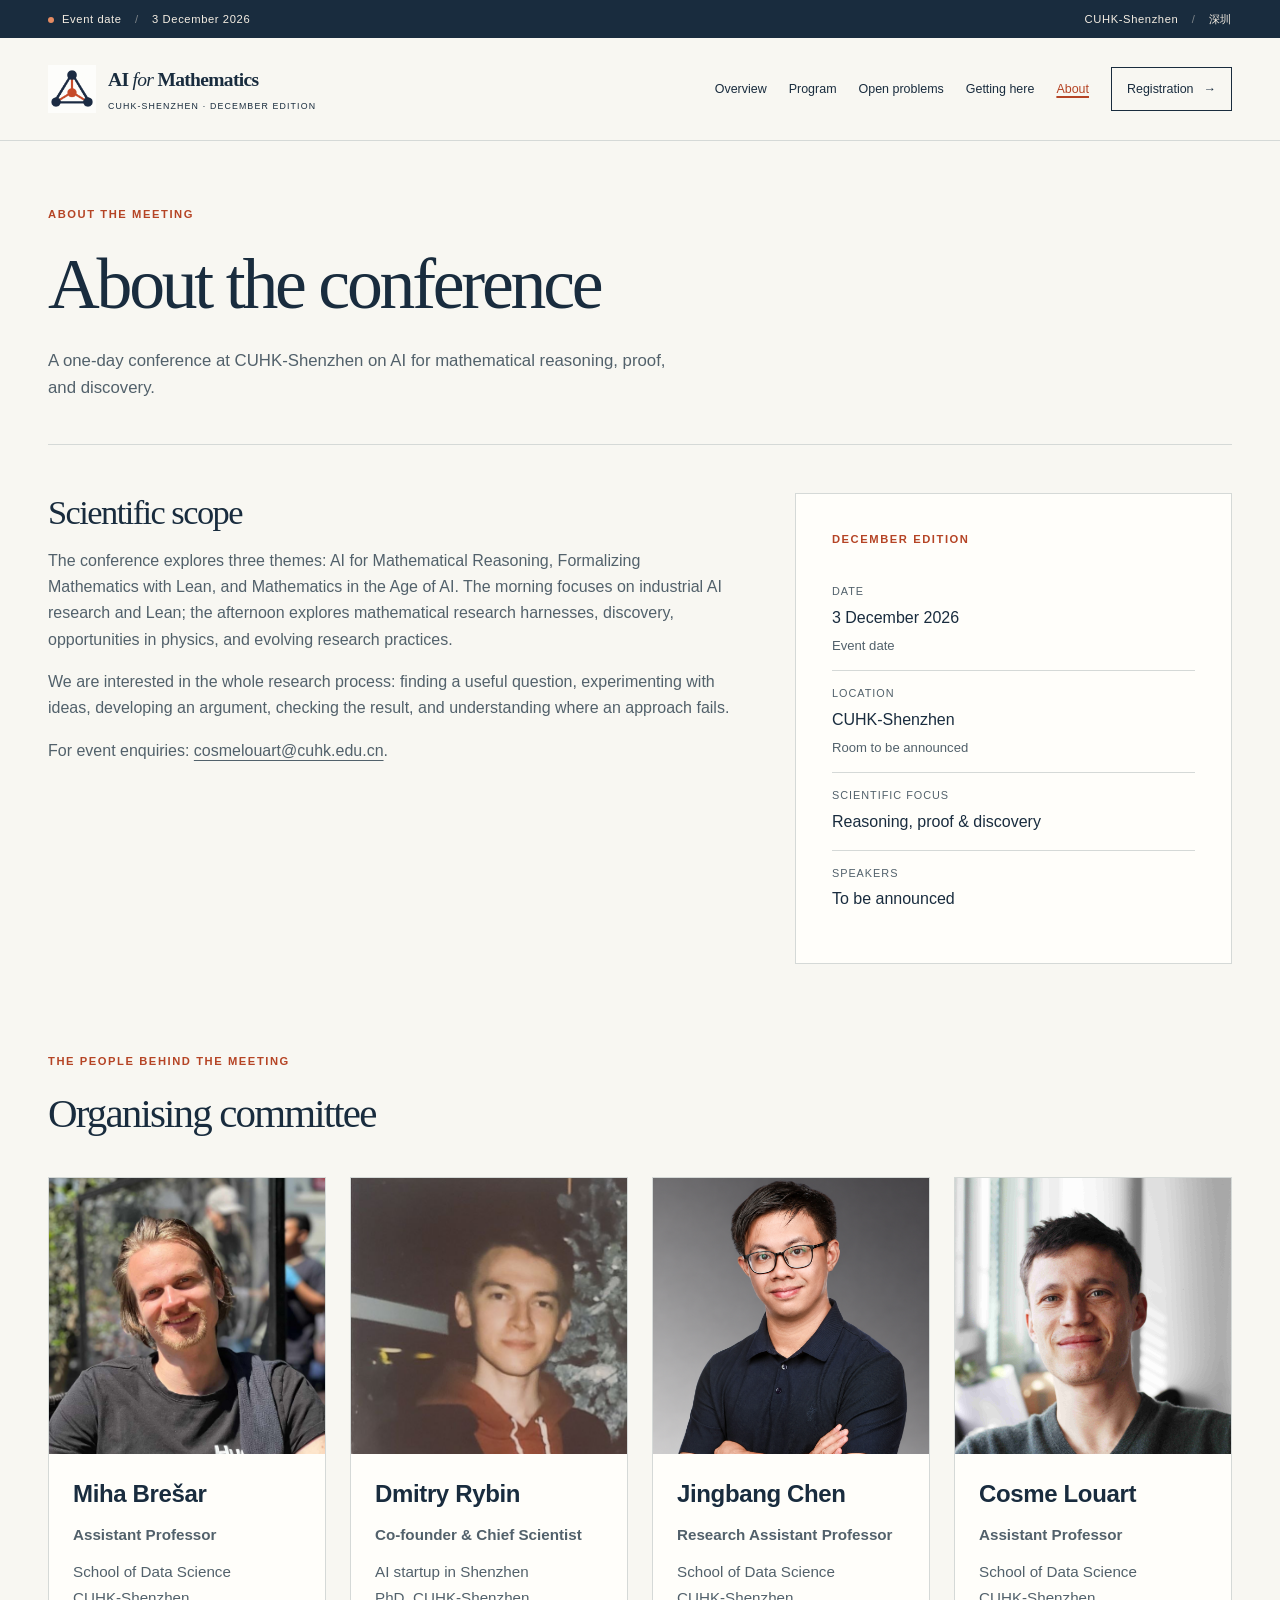
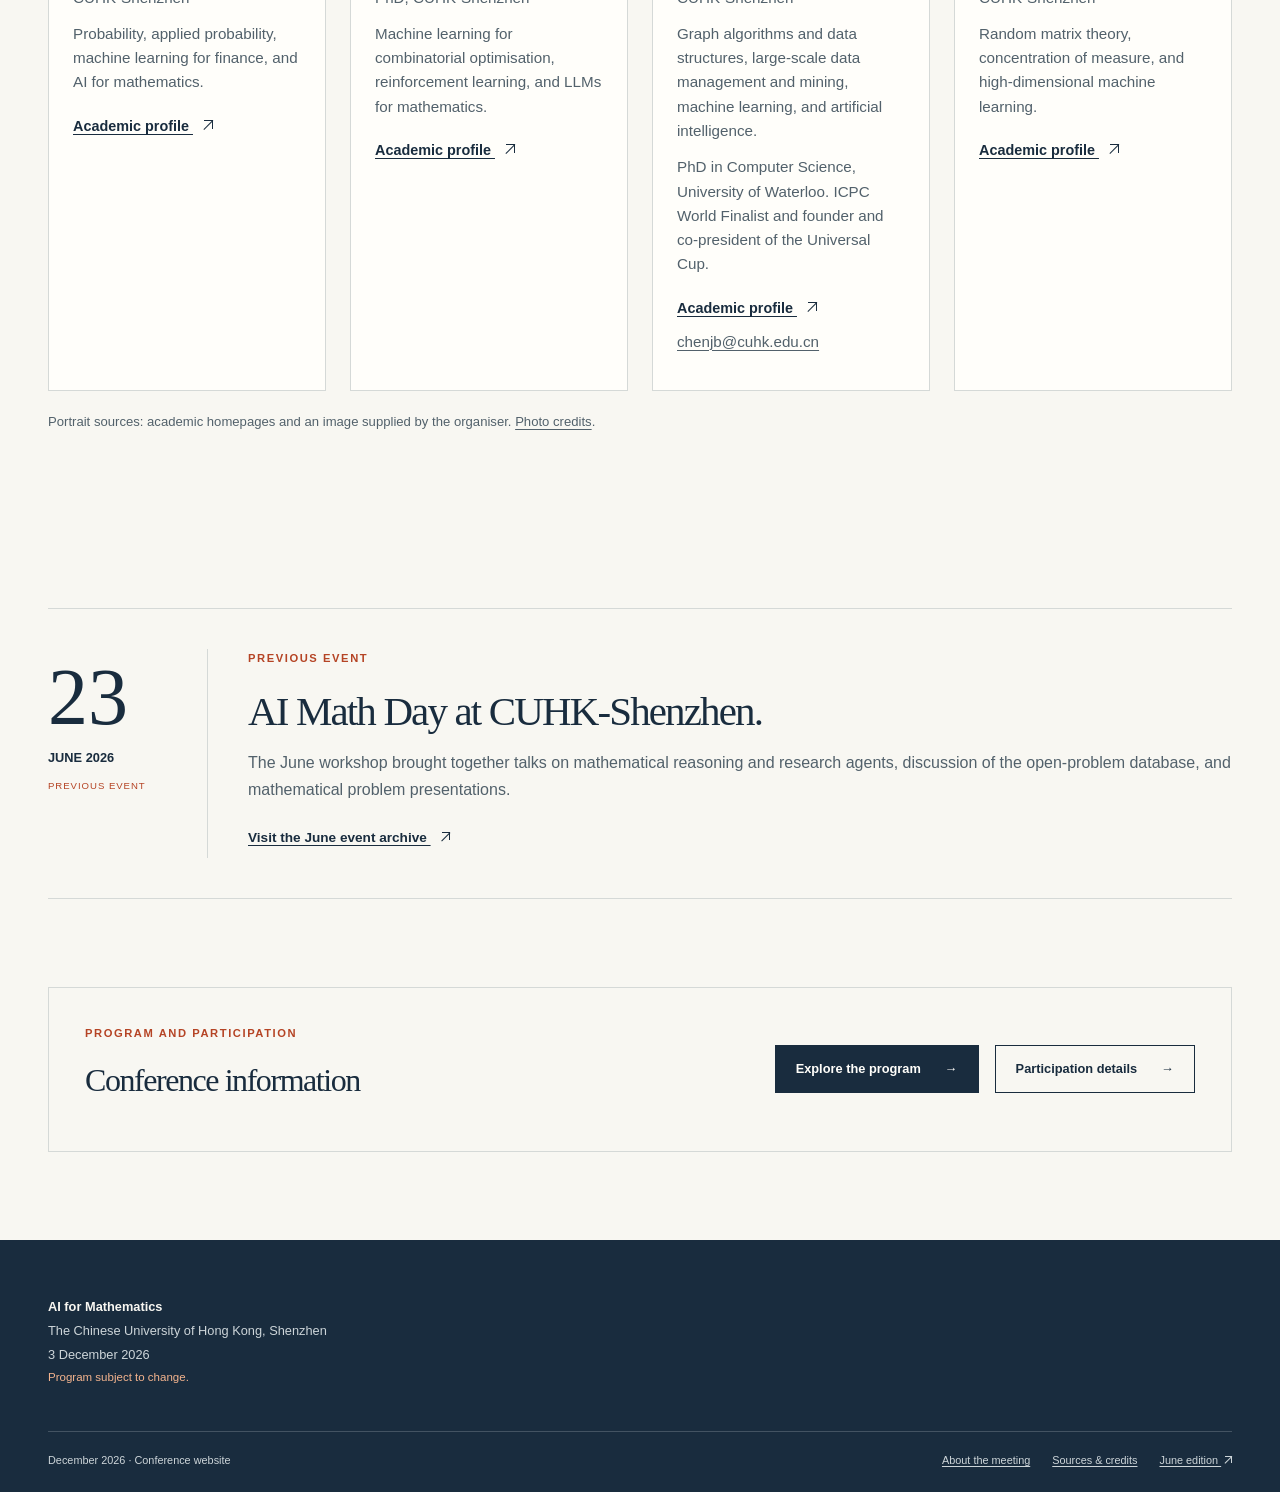
==== commit 93fb10f2: "Clean up conference wording and remove industry invitation note" ====
--- a/about.html
+++ b/about.html
@@ -3,20 +3,20 @@
 <head>
   <meta charset="utf-8">
   <meta name="viewport" content="width=device-width, initial-scale=1">
-  <meta name="description" content="The purpose and background of the proposed December AI for Mathematics conference at CUHK-Shenzhen, continuing the June AI Math Day conversation.">
+  <meta name="description" content="The purpose and background of the December AI for Mathematics conference at CUHK-Shenzhen, continuing the June AI Math Day conversation.">
   <meta name="theme-color" content="#192c3e">
   <meta property="og:title" content="About | AI for Mathematics">
-  <meta property="og:description" content="The purpose and background of the proposed December AI for Mathematics conference at CUHK-Shenzhen, continuing the June AI Math Day conversation.">
+  <meta property="og:description" content="The purpose and background of the December AI for Mathematics conference at CUHK-Shenzhen, continuing the June AI Math Day conversation.">
   <meta property="og:type" content="website">
   <title>About | AI for Mathematics · CUHK-Shenzhen</title>
   <link rel="icon" href="assets/images/conference-icon.png" type="image/png">
   <link rel="stylesheet" href="assets/css/styles.css?v=graph-icon">
   <script src="assets/js/event-config.js?v=no-fees" defer></script>
-  <script src="assets/js/main.js" defer></script>
+  <script src="assets/js/main.js?v=website-wording" defer></script>
 </head>
 <body>
 <a class="skip-link" href="#main">Skip to content</a>
-<div class="announcement"><div class="container announcement-inner"><span><span class="status-dot"></span><span data-date-status>Proposed date</span> <span class="announcement-separator">/</span> <span data-event-date>3 December 2026</span></span><span>CUHK-Shenzhen <span class="announcement-separator">/</span> 深圳</span></div></div>
+<div class="announcement"><div class="container announcement-inner"><span><span class="status-dot"></span><span data-date-status>Event date</span> <span class="announcement-separator">/</span> <span data-event-date>3 December 2026</span></span><span>CUHK-Shenzhen <span class="announcement-separator">/</span> 深圳</span></div></div>
 <header class="site-header">
  <div class="container header-inner">
   <a class="brand" href="index.html" aria-label="AI for Mathematics, home"><img class="brand-symbol" src="assets/images/conference-icon.png" alt="" width="48" height="48" aria-hidden="true"><span><strong>AI <i>for</i> Mathematics</strong><small>CUHK-SHENZHEN · DECEMBER EDITION</small></span></a>
@@ -29,8 +29,8 @@
  </div>
 </header>
 <main id="main" tabindex="-1">
-<section class="page-intro container"><div class="eyebrow">ABOUT THE MEETING</div><h1>About the conference</h1><p class="page-lead">A proposed one-day conference at CUHK-Shenzhen on AI for mathematical reasoning, proof, and discovery.</p></section>
-<section class="container about-grid section-top-small"><div class="prose"><h2>Scientific scope</h2><p>The conference explores three themes: AI for Mathematical Reasoning, Formalizing Mathematics with Lean, and Mathematics in the Age of AI. The morning focuses on industrial AI research and Lean; the afternoon explores mathematical research harnesses, discovery, opportunities in physics, and evolving research practices.</p><p>We are interested in the whole research process: finding a useful question, experimenting with ideas, developing an argument, checking the result, and understanding where an approach fails.</p><p class="contact-unconfigured" hidden>The event contact address will be announced here.</p><p class="contact-configured">For event enquiries: <a class="contact-link" href="mailto:cosmelouart@cuhk.edu.cn">cosmelouart@cuhk.edu.cn</a>.</p></div><aside class="about-facts"><div class="eyebrow">DECEMBER EDITION</div><dl class="info-list"><div><dt>Date</dt><dd><span data-event-date>3 December 2026</span><small data-date-status>Proposed date</small></dd></div><div><dt>Location</dt><dd>CUHK-Shenzhen<small>Room to be announced</small></dd></div><div><dt>Scientific focus</dt><dd>Reasoning, proof &amp; discovery</dd></div><div><dt>Speakers</dt><dd>To be announced</dd></div></dl></aside></section>
+<section class="page-intro container"><div class="eyebrow">ABOUT THE MEETING</div><h1>About the conference</h1><p class="page-lead">A one-day conference at CUHK-Shenzhen on AI for mathematical reasoning, proof, and discovery.</p></section>
+<section class="container about-grid section-top-small"><div class="prose"><h2>Scientific scope</h2><p>The conference explores three themes: AI for Mathematical Reasoning, Formalizing Mathematics with Lean, and Mathematics in the Age of AI. The morning focuses on industrial AI research and Lean; the afternoon explores mathematical research harnesses, discovery, opportunities in physics, and evolving research practices.</p><p>We are interested in the whole research process: finding a useful question, experimenting with ideas, developing an argument, checking the result, and understanding where an approach fails.</p><p class="contact-unconfigured" hidden>The event contact address will be announced here.</p><p class="contact-configured">For event enquiries: <a class="contact-link" href="mailto:cosmelouart@cuhk.edu.cn">cosmelouart@cuhk.edu.cn</a>.</p></div><aside class="about-facts"><div class="eyebrow">DECEMBER EDITION</div><dl class="info-list"><div><dt>Date</dt><dd><span data-event-date>3 December 2026</span><small data-date-status>Event date</small></dd></div><div><dt>Location</dt><dd>CUHK-Shenzhen<small>Room to be announced</small></dd></div><div><dt>Scientific focus</dt><dd>Reasoning, proof &amp; discovery</dd></div><div><dt>Speakers</dt><dd>To be announced</dd></div></dl></aside></section>
 <section class="section container organisers-section" aria-labelledby="organisers-heading">
  <div class="section-heading"><div><div class="eyebrow">THE PEOPLE BEHIND THE MEETING</div><h2 id="organisers-heading">Organising committee</h2></div></div>
  <div class="organisers-grid">
@@ -45,6 +45,6 @@
 <section class="container section-bottom"><div class="simple-callout"><div><div class="eyebrow">PROGRAM AND PARTICIPATION</div><h2>Conference information</h2></div><div class="actions"><a class="button button-primary" href="program.html">Explore the program <span aria-hidden="true">→</span></a><a class="button button-outline" href="registration.html?v=participation-link">Participation details <span aria-hidden="true">→</span></a></div></div></section>
 
 </main>
-<footer class="site-footer"><div class="container footer-top"><div class="footer-details"><strong>AI for Mathematics</strong><span>The Chinese University of Hong Kong, Shenzhen</span><span data-event-date>3 December 2026</span><small>Date and program are provisional.</small></div></div><div class="container footer-bottom"><span>December 2026 · Conference website</span><div><a href="about.html?v=jingbang-profile">About the meeting</a><a href="credits.html">Sources &amp; credits</a><a href="https://rybindmitry.github.io/events/ai-math-day.html" target="_blank" rel="noopener noreferrer">June edition&nbsp;<span class="external-arrow" aria-hidden="true"></span></a></div></div></footer><div class="toast" role="status" aria-live="polite"></div>
+<footer class="site-footer"><div class="container footer-top"><div class="footer-details"><strong>AI for Mathematics</strong><span>The Chinese University of Hong Kong, Shenzhen</span><span data-event-date>3 December 2026</span><small>Program subject to change.</small></div></div><div class="container footer-bottom"><span>December 2026 · Conference website</span><div><a href="about.html?v=jingbang-profile">About the meeting</a><a href="credits.html">Sources &amp; credits</a><a href="https://rybindmitry.github.io/events/ai-math-day.html" target="_blank" rel="noopener noreferrer">June edition&nbsp;<span class="external-arrow" aria-hidden="true"></span></a></div></div></footer><div class="toast" role="status" aria-live="polite"></div>
 </body>
 </html>
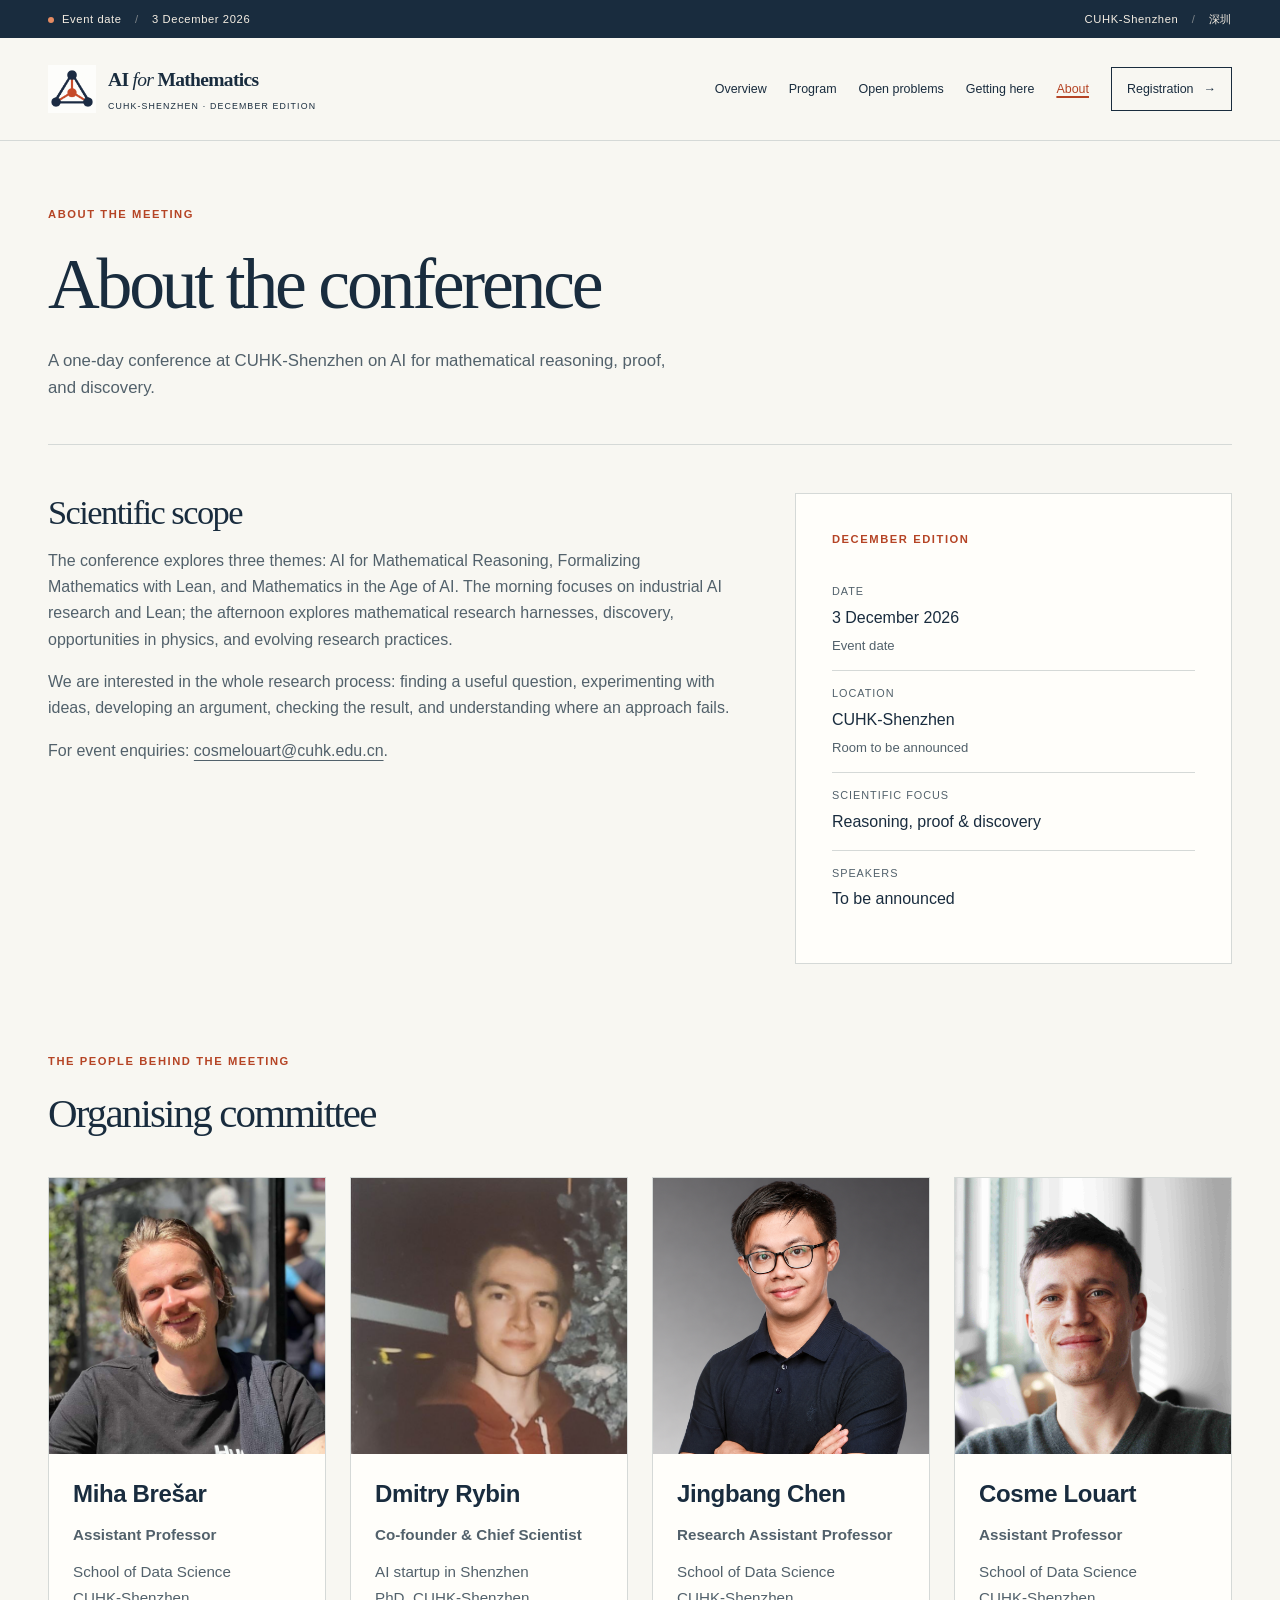
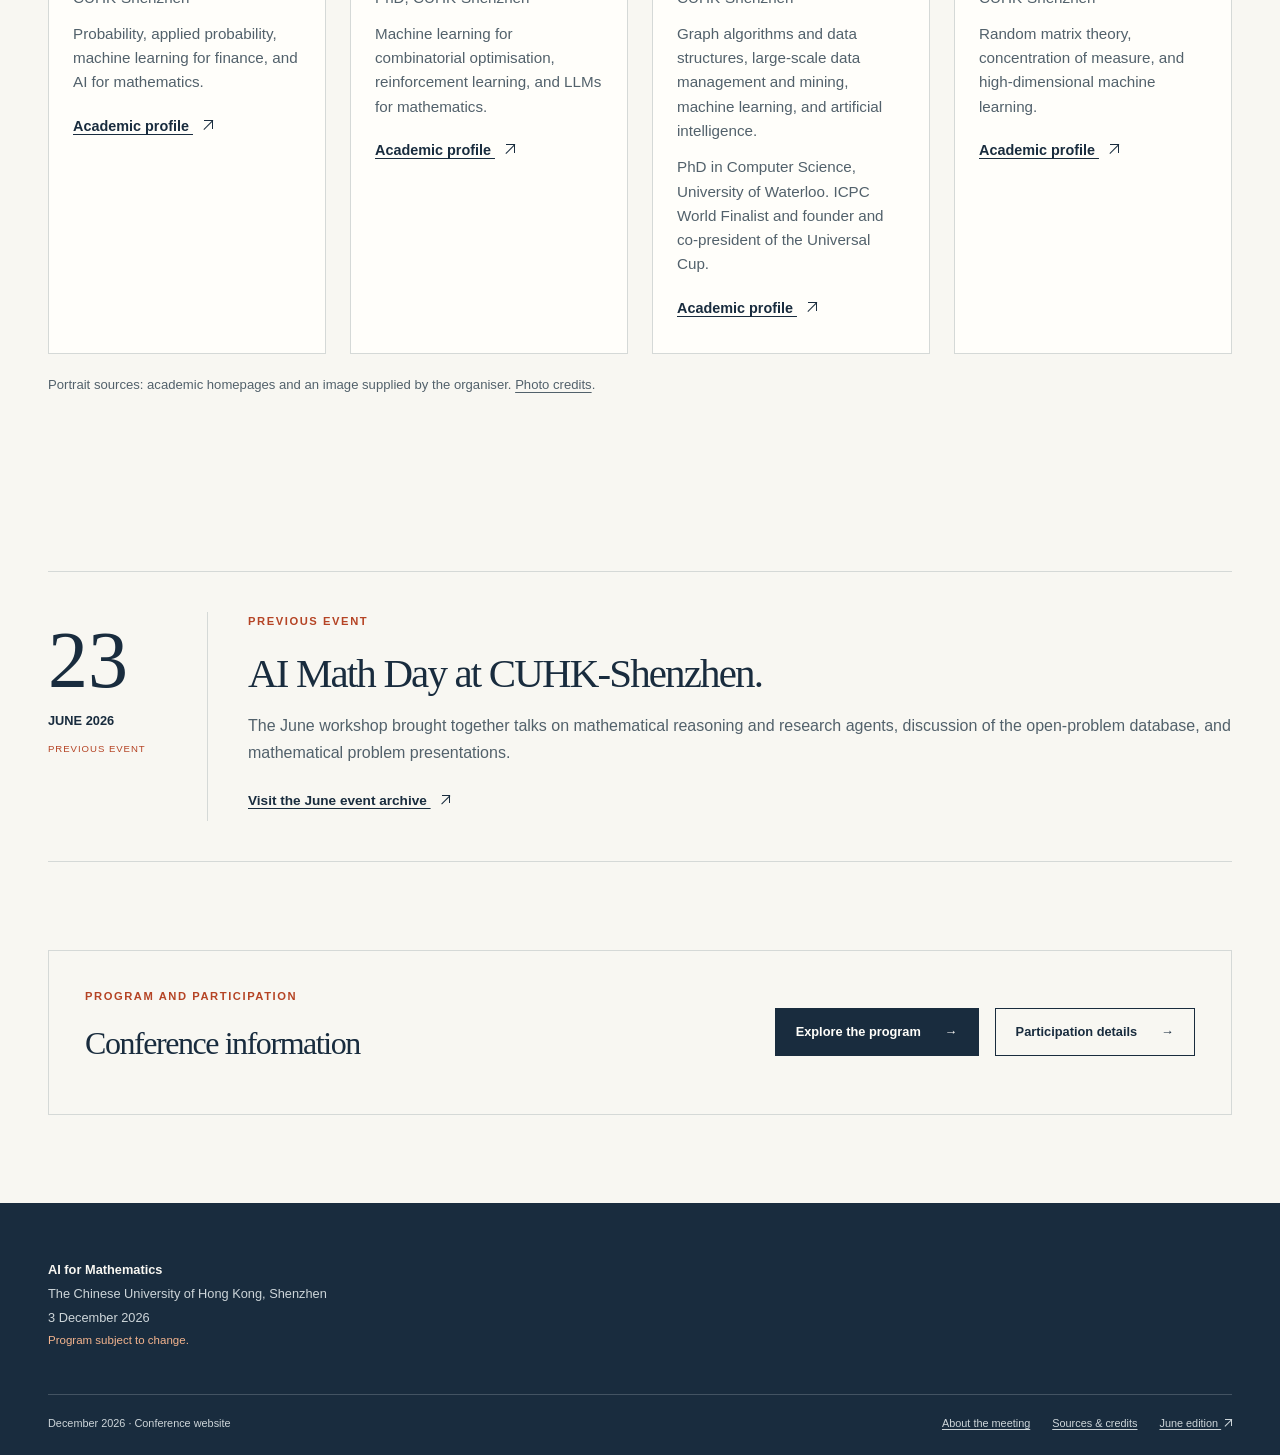
==== commit fa8e11e4: "Remove organiser email and open problems program panel" ====
--- a/about.html
+++ b/about.html
@@ -36,7 +36,7 @@
  <div class="organisers-grid">
   <article class="organiser-card"><img src="assets/images/organisers/miha-bresar.jpg" alt="Miha Brešar" width="1280" height="1377" loading="lazy"><div class="organiser-details"><h3>Miha Brešar</h3><p class="organiser-position">Assistant Professor</p><p>School of Data Science<br>CUHK-Shenzhen</p><p class="organiser-focus">Probability, applied probability, machine learning for finance, and AI for mathematics.</p><a class="text-link" href="https://mihabresar.github.io/" target="_blank" rel="noopener noreferrer">Academic profile <span class="external-arrow" aria-hidden="true"></span></a></div></article>
   <article class="organiser-card"><img src="assets/images/organisers/dmitry-rybin.jpg" alt="Dmitry Rybin" width="557" height="571" loading="lazy"><div class="organiser-details"><h3>Dmitry Rybin</h3><p class="organiser-position">Co-founder &amp; Chief Scientist</p><p>AI startup in Shenzhen<br>PhD, CUHK-Shenzhen</p><p class="organiser-focus">Machine learning for combinatorial optimisation, reinforcement learning, and LLMs for mathematics.</p><a class="text-link" href="https://rybindmitry.github.io/" target="_blank" rel="noopener noreferrer">Academic profile <span class="external-arrow" aria-hidden="true"></span></a></div></article>
-  <article class="organiser-card"><img src="assets/images/organisers/jingbang-chen.png" alt="Jingbang Chen" width="1082" height="1454" loading="lazy"><div class="organiser-details"><h3>Jingbang Chen</h3><p class="organiser-position">Research Assistant Professor</p><p>School of Data Science<br>CUHK-Shenzhen</p><p class="organiser-focus">Graph algorithms and data structures, large-scale data management and mining, machine learning, and artificial intelligence.</p><p class="organiser-focus">PhD in Computer Science, University of Waterloo. ICPC World Finalist and founder and co-president of the Universal Cup.</p><a class="text-link" href="https://chenjb1997.github.io/" target="_blank" rel="noopener noreferrer">Academic profile <span class="external-arrow" aria-hidden="true"></span></a><p class="small"><a href="mailto:chenjb@cuhk.edu.cn">chenjb@cuhk.edu.cn</a></p></div></article>
+  <article class="organiser-card"><img src="assets/images/organisers/jingbang-chen.png" alt="Jingbang Chen" width="1082" height="1454" loading="lazy"><div class="organiser-details"><h3>Jingbang Chen</h3><p class="organiser-position">Research Assistant Professor</p><p>School of Data Science<br>CUHK-Shenzhen</p><p class="organiser-focus">Graph algorithms and data structures, large-scale data management and mining, machine learning, and artificial intelligence.</p><p class="organiser-focus">PhD in Computer Science, University of Waterloo. ICPC World Finalist and founder and co-president of the Universal Cup.</p><a class="text-link" href="https://chenjb1997.github.io/" target="_blank" rel="noopener noreferrer">Academic profile <span class="external-arrow" aria-hidden="true"></span></a></div></article>
   <article class="organiser-card"><img src="assets/images/organisers/cosme-louart.jpg" alt="Cosme Louart" width="5184" height="3456" loading="lazy"><div class="organiser-details"><h3>Cosme Louart</h3><p class="organiser-position">Assistant Professor</p><p>School of Data Science<br>CUHK-Shenzhen</p><p class="organiser-focus">Random matrix theory, concentration of measure, and high-dimensional machine learning.</p><a class="text-link" href="https://cosmital.github.io/" target="_blank" rel="noopener noreferrer">Academic profile <span class="external-arrow" aria-hidden="true"></span></a></div></article>
  </div>
  <p class="small organiser-credits">Portrait sources: academic homepages and an image supplied by the organiser. <a href="credits.html#organiser-portraits">Photo credits</a>.</p>
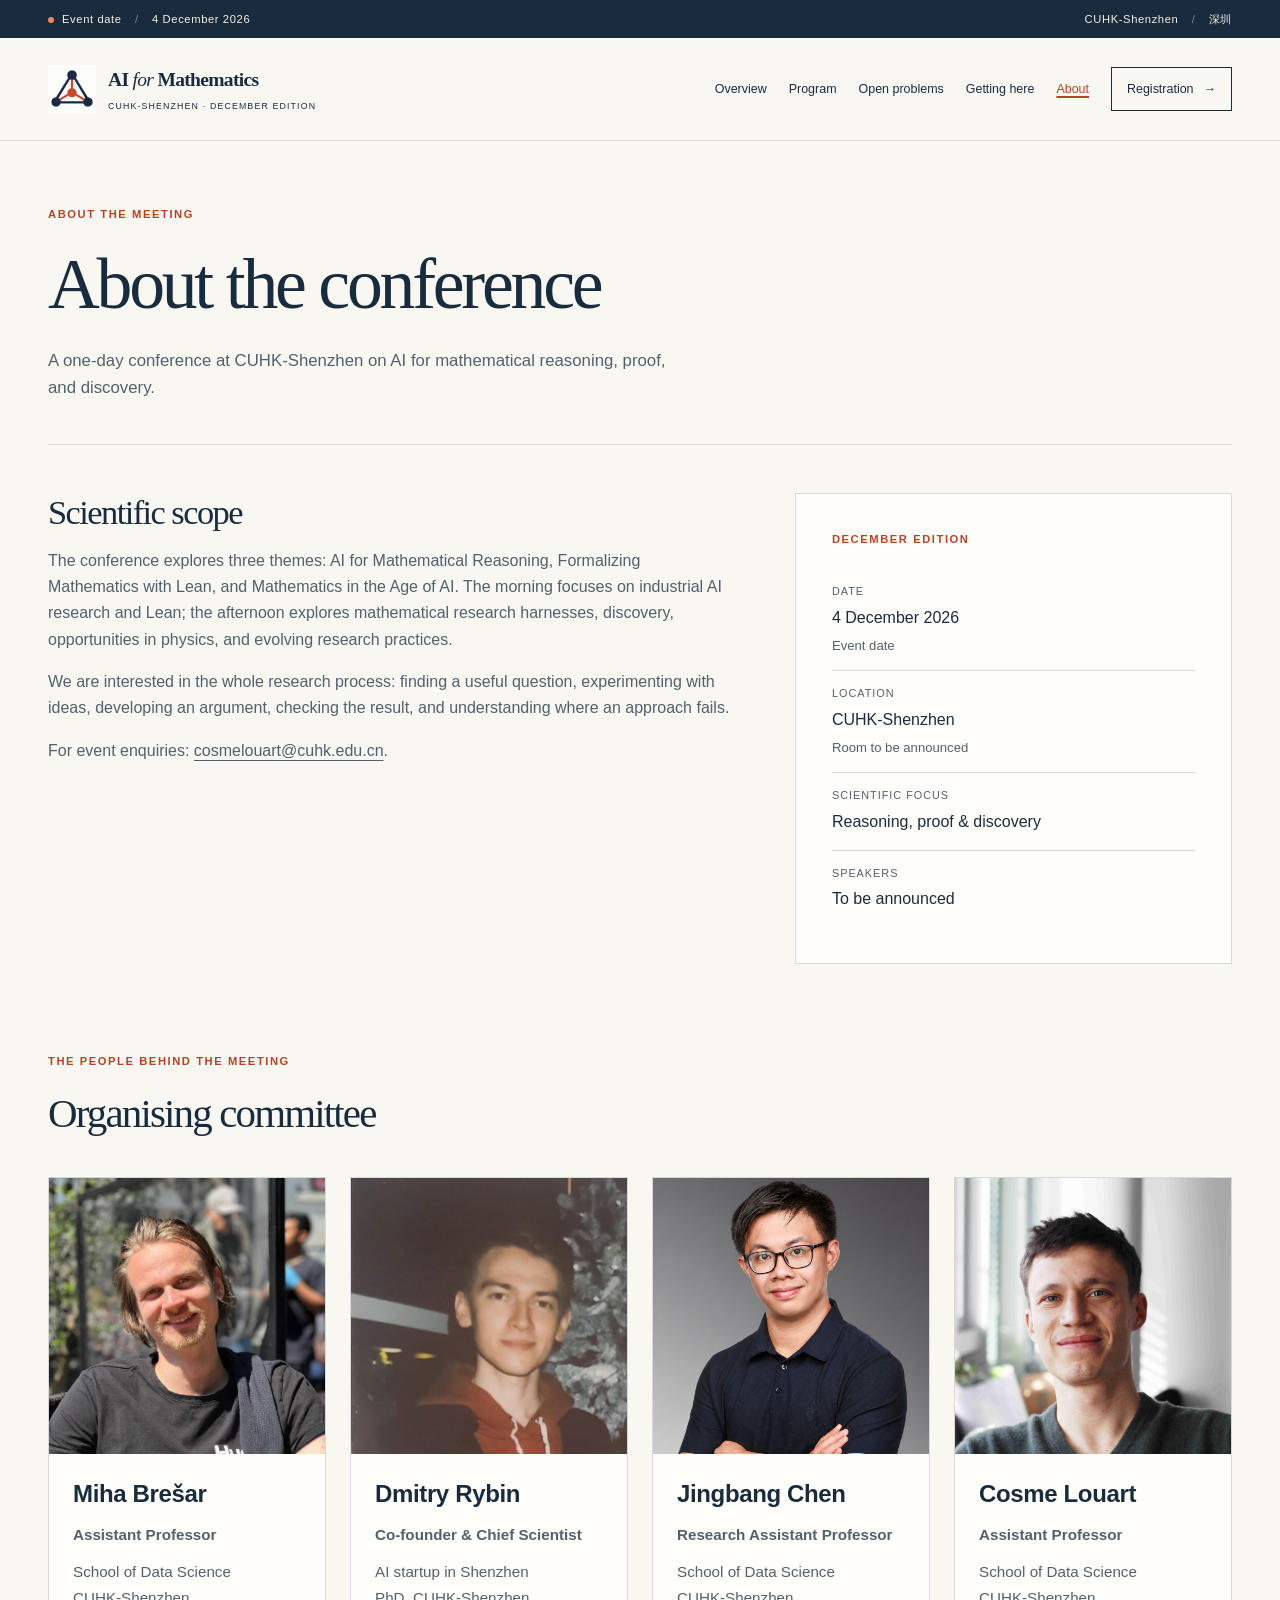
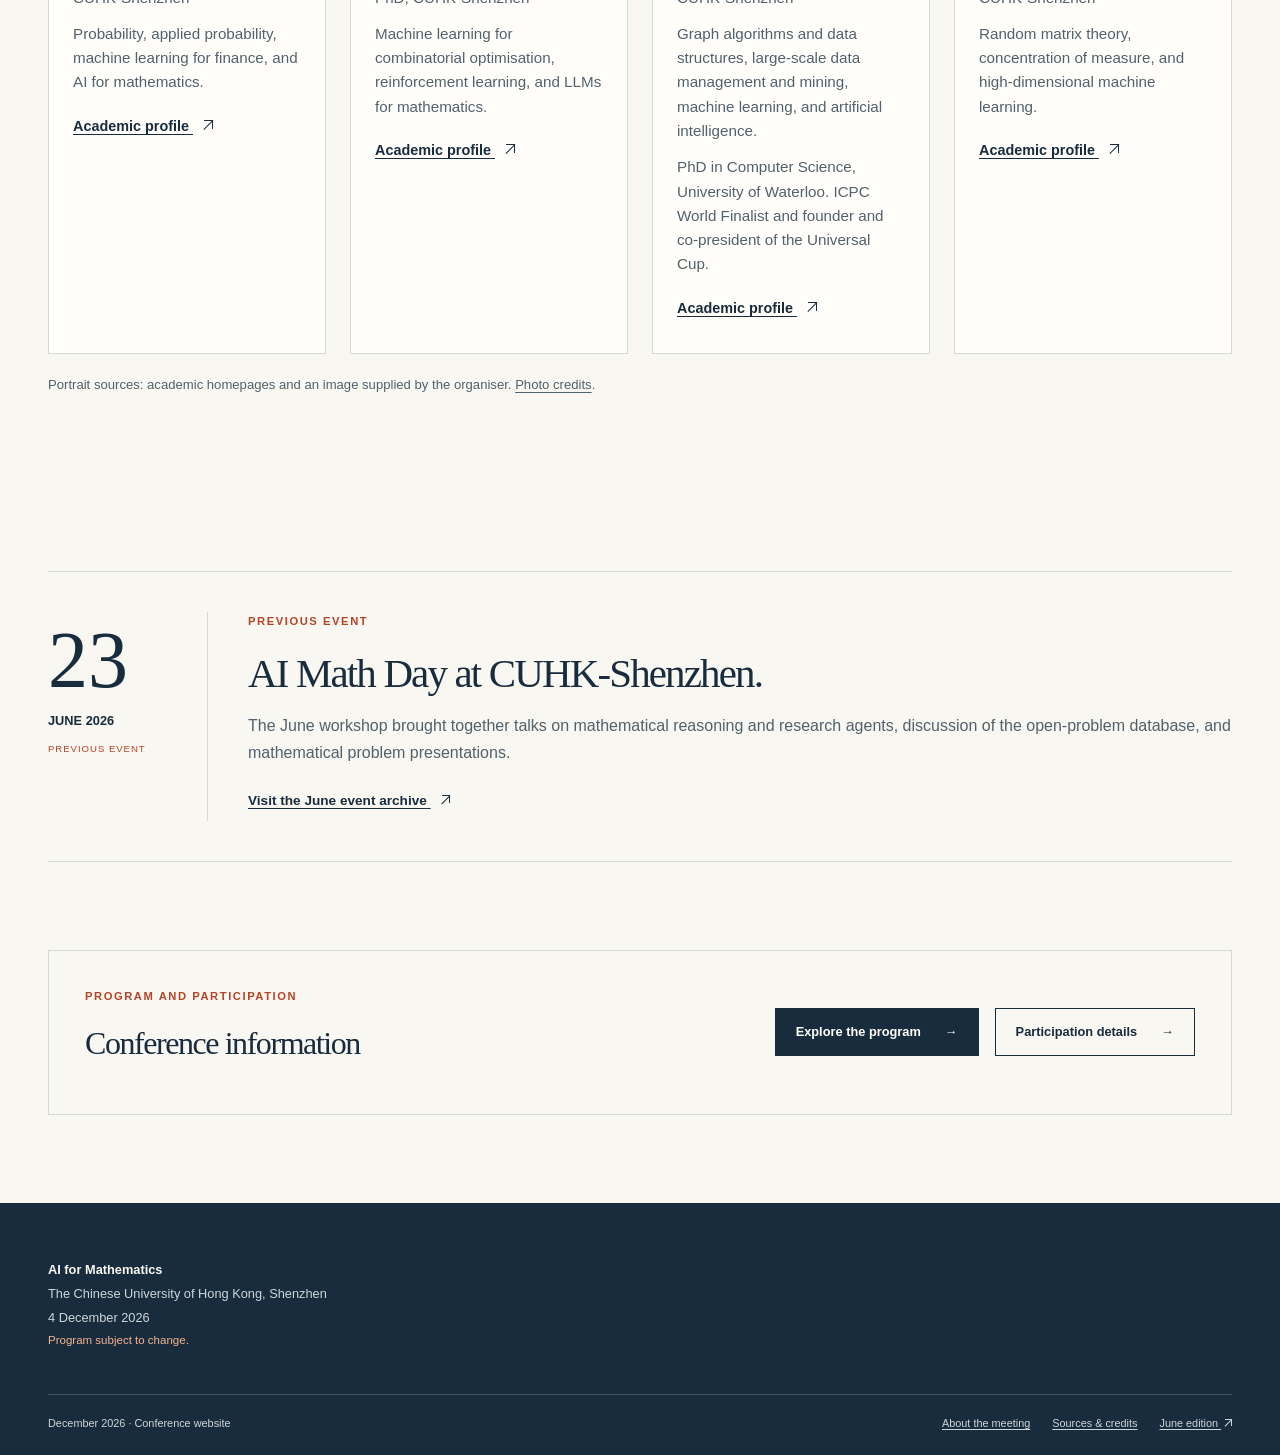
==== commit a3232b74: "Move conference date to 4 December and simplify venue introduction" ====
--- a/about.html
+++ b/about.html
@@ -11,12 +11,12 @@
   <title>About | AI for Mathematics · CUHK-Shenzhen</title>
   <link rel="icon" href="assets/images/conference-icon.png" type="image/png">
   <link rel="stylesheet" href="assets/css/styles.css?v=graph-icon">
-  <script src="assets/js/event-config.js?v=no-fees" defer></script>
+  <script src="assets/js/event-config.js?v=date-20261204" defer></script>
   <script src="assets/js/main.js?v=website-wording" defer></script>
 </head>
 <body>
 <a class="skip-link" href="#main">Skip to content</a>
-<div class="announcement"><div class="container announcement-inner"><span><span class="status-dot"></span><span data-date-status>Event date</span> <span class="announcement-separator">/</span> <span data-event-date>3 December 2026</span></span><span>CUHK-Shenzhen <span class="announcement-separator">/</span> 深圳</span></div></div>
+<div class="announcement"><div class="container announcement-inner"><span><span class="status-dot"></span><span data-date-status>Event date</span> <span class="announcement-separator">/</span> <span data-event-date>4 December 2026</span></span><span>CUHK-Shenzhen <span class="announcement-separator">/</span> 深圳</span></div></div>
 <header class="site-header">
  <div class="container header-inner">
   <a class="brand" href="index.html" aria-label="AI for Mathematics, home"><img class="brand-symbol" src="assets/images/conference-icon.png" alt="" width="48" height="48" aria-hidden="true"><span><strong>AI <i>for</i> Mathematics</strong><small>CUHK-SHENZHEN · DECEMBER EDITION</small></span></a>
@@ -30,7 +30,7 @@
 </header>
 <main id="main" tabindex="-1">
 <section class="page-intro container"><div class="eyebrow">ABOUT THE MEETING</div><h1>About the conference</h1><p class="page-lead">A one-day conference at CUHK-Shenzhen on AI for mathematical reasoning, proof, and discovery.</p></section>
-<section class="container about-grid section-top-small"><div class="prose"><h2>Scientific scope</h2><p>The conference explores three themes: AI for Mathematical Reasoning, Formalizing Mathematics with Lean, and Mathematics in the Age of AI. The morning focuses on industrial AI research and Lean; the afternoon explores mathematical research harnesses, discovery, opportunities in physics, and evolving research practices.</p><p>We are interested in the whole research process: finding a useful question, experimenting with ideas, developing an argument, checking the result, and understanding where an approach fails.</p><p class="contact-unconfigured" hidden>The event contact address will be announced here.</p><p class="contact-configured">For event enquiries: <a class="contact-link" href="mailto:cosmelouart@cuhk.edu.cn">cosmelouart@cuhk.edu.cn</a>.</p></div><aside class="about-facts"><div class="eyebrow">DECEMBER EDITION</div><dl class="info-list"><div><dt>Date</dt><dd><span data-event-date>3 December 2026</span><small data-date-status>Event date</small></dd></div><div><dt>Location</dt><dd>CUHK-Shenzhen<small>Room to be announced</small></dd></div><div><dt>Scientific focus</dt><dd>Reasoning, proof &amp; discovery</dd></div><div><dt>Speakers</dt><dd>To be announced</dd></div></dl></aside></section>
+<section class="container about-grid section-top-small"><div class="prose"><h2>Scientific scope</h2><p>The conference explores three themes: AI for Mathematical Reasoning, Formalizing Mathematics with Lean, and Mathematics in the Age of AI. The morning focuses on industrial AI research and Lean; the afternoon explores mathematical research harnesses, discovery, opportunities in physics, and evolving research practices.</p><p>We are interested in the whole research process: finding a useful question, experimenting with ideas, developing an argument, checking the result, and understanding where an approach fails.</p><p class="contact-unconfigured" hidden>The event contact address will be announced here.</p><p class="contact-configured">For event enquiries: <a class="contact-link" href="mailto:cosmelouart@cuhk.edu.cn">cosmelouart@cuhk.edu.cn</a>.</p></div><aside class="about-facts"><div class="eyebrow">DECEMBER EDITION</div><dl class="info-list"><div><dt>Date</dt><dd><span data-event-date>4 December 2026</span><small data-date-status>Event date</small></dd></div><div><dt>Location</dt><dd>CUHK-Shenzhen<small>Room to be announced</small></dd></div><div><dt>Scientific focus</dt><dd>Reasoning, proof &amp; discovery</dd></div><div><dt>Speakers</dt><dd>To be announced</dd></div></dl></aside></section>
 <section class="section container organisers-section" aria-labelledby="organisers-heading">
  <div class="section-heading"><div><div class="eyebrow">THE PEOPLE BEHIND THE MEETING</div><h2 id="organisers-heading">Organising committee</h2></div></div>
  <div class="organisers-grid">
@@ -45,6 +45,6 @@
 <section class="container section-bottom"><div class="simple-callout"><div><div class="eyebrow">PROGRAM AND PARTICIPATION</div><h2>Conference information</h2></div><div class="actions"><a class="button button-primary" href="program.html">Explore the program <span aria-hidden="true">→</span></a><a class="button button-outline" href="registration.html?v=participation-link">Participation details <span aria-hidden="true">→</span></a></div></div></section>
 
 </main>
-<footer class="site-footer"><div class="container footer-top"><div class="footer-details"><strong>AI for Mathematics</strong><span>The Chinese University of Hong Kong, Shenzhen</span><span data-event-date>3 December 2026</span><small>Program subject to change.</small></div></div><div class="container footer-bottom"><span>December 2026 · Conference website</span><div><a href="about.html?v=jingbang-profile">About the meeting</a><a href="credits.html">Sources &amp; credits</a><a href="https://rybindmitry.github.io/events/ai-math-day.html" target="_blank" rel="noopener noreferrer">June edition&nbsp;<span class="external-arrow" aria-hidden="true"></span></a></div></div></footer><div class="toast" role="status" aria-live="polite"></div>
+<footer class="site-footer"><div class="container footer-top"><div class="footer-details"><strong>AI for Mathematics</strong><span>The Chinese University of Hong Kong, Shenzhen</span><span data-event-date>4 December 2026</span><small>Program subject to change.</small></div></div><div class="container footer-bottom"><span>December 2026 · Conference website</span><div><a href="about.html?v=jingbang-profile">About the meeting</a><a href="credits.html">Sources &amp; credits</a><a href="https://rybindmitry.github.io/events/ai-math-day.html" target="_blank" rel="noopener noreferrer">June edition&nbsp;<span class="external-arrow" aria-hidden="true"></span></a></div></div></footer><div class="toast" role="status" aria-live="polite"></div>
 </body>
 </html>
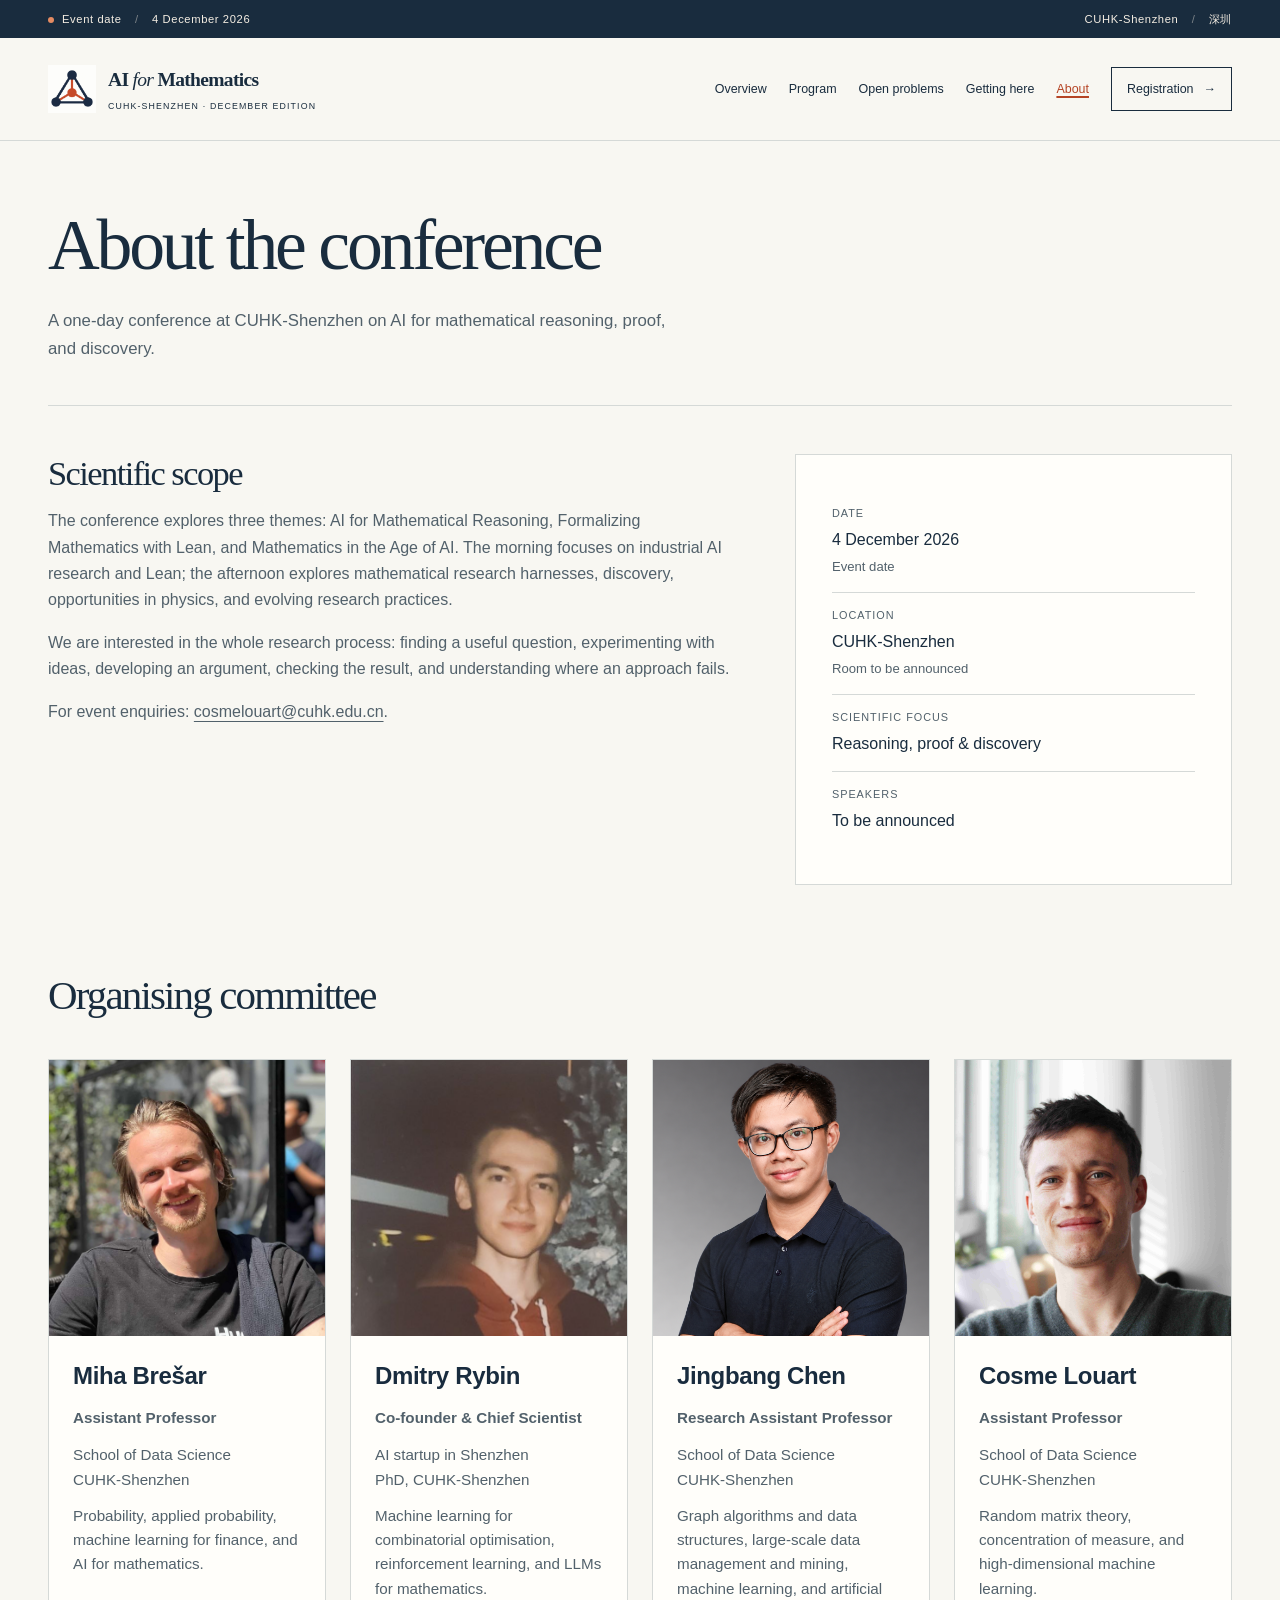
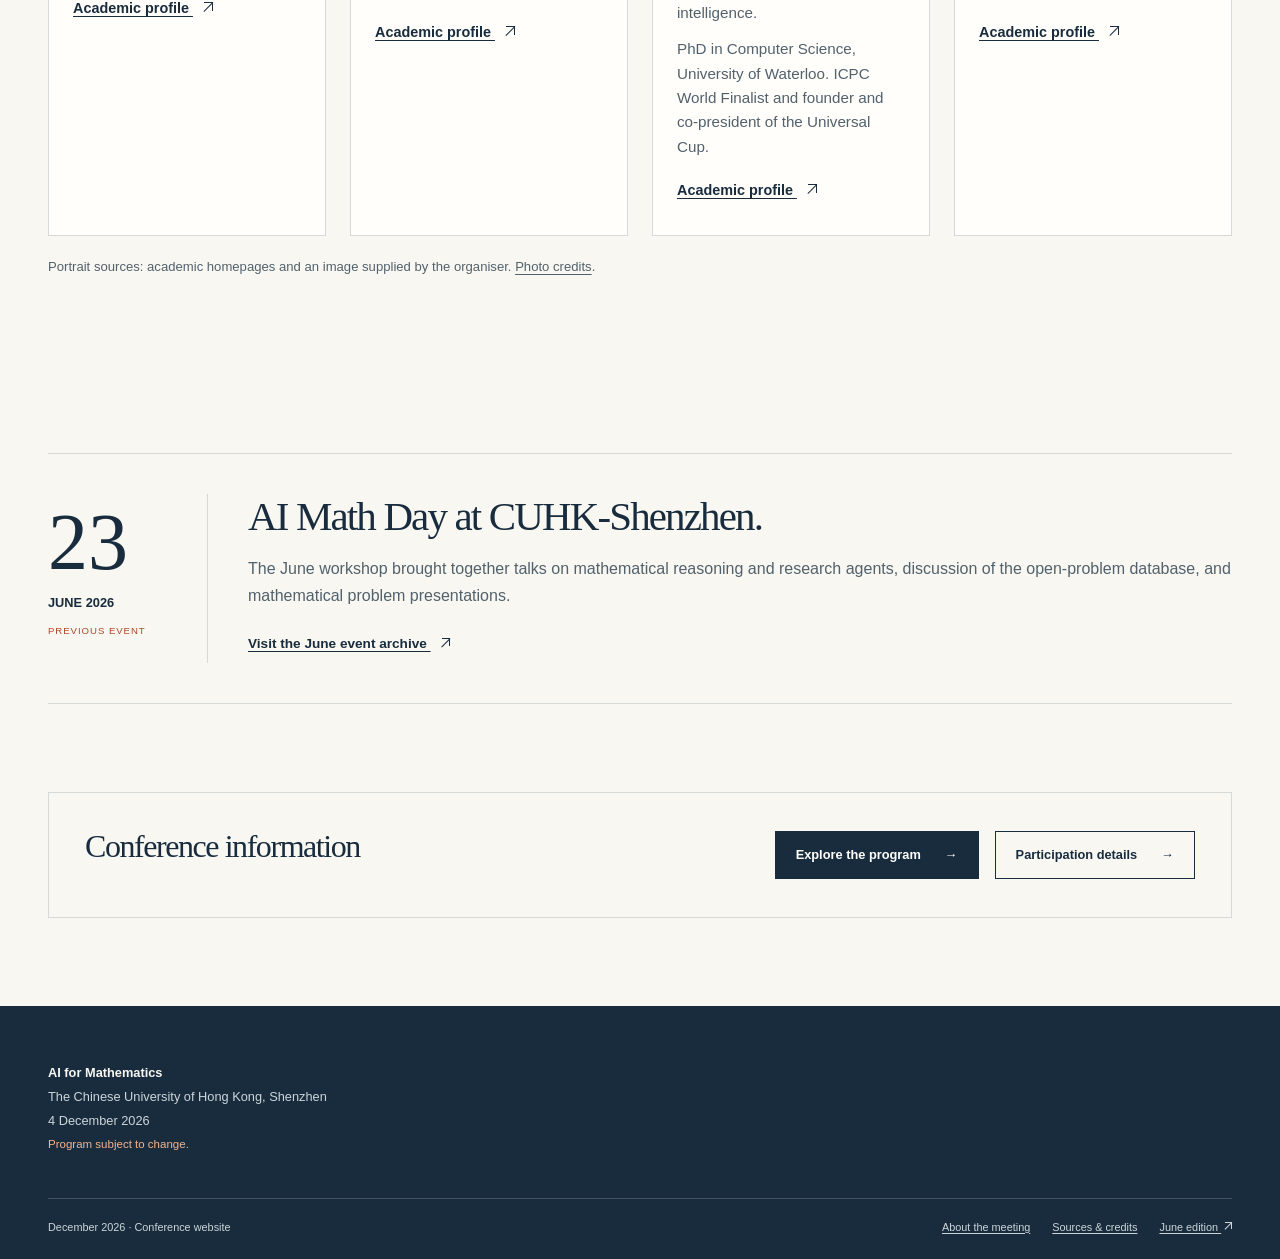
==== commit e31abb31: "Remove redundant labels above page and section headings" ====
--- a/about.html
+++ b/about.html
@@ -29,10 +29,10 @@
  </div>
 </header>
 <main id="main" tabindex="-1">
-<section class="page-intro container"><div class="eyebrow">ABOUT THE MEETING</div><h1>About the conference</h1><p class="page-lead">A one-day conference at CUHK-Shenzhen on AI for mathematical reasoning, proof, and discovery.</p></section>
-<section class="container about-grid section-top-small"><div class="prose"><h2>Scientific scope</h2><p>The conference explores three themes: AI for Mathematical Reasoning, Formalizing Mathematics with Lean, and Mathematics in the Age of AI. The morning focuses on industrial AI research and Lean; the afternoon explores mathematical research harnesses, discovery, opportunities in physics, and evolving research practices.</p><p>We are interested in the whole research process: finding a useful question, experimenting with ideas, developing an argument, checking the result, and understanding where an approach fails.</p><p class="contact-unconfigured" hidden>The event contact address will be announced here.</p><p class="contact-configured">For event enquiries: <a class="contact-link" href="mailto:cosmelouart@cuhk.edu.cn">cosmelouart@cuhk.edu.cn</a>.</p></div><aside class="about-facts"><div class="eyebrow">DECEMBER EDITION</div><dl class="info-list"><div><dt>Date</dt><dd><span data-event-date>4 December 2026</span><small data-date-status>Event date</small></dd></div><div><dt>Location</dt><dd>CUHK-Shenzhen<small>Room to be announced</small></dd></div><div><dt>Scientific focus</dt><dd>Reasoning, proof &amp; discovery</dd></div><div><dt>Speakers</dt><dd>To be announced</dd></div></dl></aside></section>
+<section class="page-intro container"><h1>About the conference</h1><p class="page-lead">A one-day conference at CUHK-Shenzhen on AI for mathematical reasoning, proof, and discovery.</p></section>
+<section class="container about-grid section-top-small"><div class="prose"><h2>Scientific scope</h2><p>The conference explores three themes: AI for Mathematical Reasoning, Formalizing Mathematics with Lean, and Mathematics in the Age of AI. The morning focuses on industrial AI research and Lean; the afternoon explores mathematical research harnesses, discovery, opportunities in physics, and evolving research practices.</p><p>We are interested in the whole research process: finding a useful question, experimenting with ideas, developing an argument, checking the result, and understanding where an approach fails.</p><p class="contact-unconfigured" hidden>The event contact address will be announced here.</p><p class="contact-configured">For event enquiries: <a class="contact-link" href="mailto:cosmelouart@cuhk.edu.cn">cosmelouart@cuhk.edu.cn</a>.</p></div><aside class="about-facts"><dl class="info-list"><div><dt>Date</dt><dd><span data-event-date>4 December 2026</span><small data-date-status>Event date</small></dd></div><div><dt>Location</dt><dd>CUHK-Shenzhen<small>Room to be announced</small></dd></div><div><dt>Scientific focus</dt><dd>Reasoning, proof &amp; discovery</dd></div><div><dt>Speakers</dt><dd>To be announced</dd></div></dl></aside></section>
 <section class="section container organisers-section" aria-labelledby="organisers-heading">
- <div class="section-heading"><div><div class="eyebrow">THE PEOPLE BEHIND THE MEETING</div><h2 id="organisers-heading">Organising committee</h2></div></div>
+ <div class="section-heading"><div><h2 id="organisers-heading">Organising committee</h2></div></div>
  <div class="organisers-grid">
   <article class="organiser-card"><img src="assets/images/organisers/miha-bresar.jpg" alt="Miha Brešar" width="1280" height="1377" loading="lazy"><div class="organiser-details"><h3>Miha Brešar</h3><p class="organiser-position">Assistant Professor</p><p>School of Data Science<br>CUHK-Shenzhen</p><p class="organiser-focus">Probability, applied probability, machine learning for finance, and AI for mathematics.</p><a class="text-link" href="https://mihabresar.github.io/" target="_blank" rel="noopener noreferrer">Academic profile <span class="external-arrow" aria-hidden="true"></span></a></div></article>
   <article class="organiser-card"><img src="assets/images/organisers/dmitry-rybin.jpg" alt="Dmitry Rybin" width="557" height="571" loading="lazy"><div class="organiser-details"><h3>Dmitry Rybin</h3><p class="organiser-position">Co-founder &amp; Chief Scientist</p><p>AI startup in Shenzhen<br>PhD, CUHK-Shenzhen</p><p class="organiser-focus">Machine learning for combinatorial optimisation, reinforcement learning, and LLMs for mathematics.</p><a class="text-link" href="https://rybindmitry.github.io/" target="_blank" rel="noopener noreferrer">Academic profile <span class="external-arrow" aria-hidden="true"></span></a></div></article>
@@ -41,8 +41,8 @@
  </div>
  <p class="small organiser-credits">Portrait sources: academic homepages and an image supplied by the organiser. <a href="credits.html#organiser-portraits">Photo credits</a>.</p>
 </section>
-<section class="section container"><div class="archive-panel"><div class="archive-date"><span>23</span><strong>JUNE 2026</strong><small>PREVIOUS EVENT</small></div><div><div class="eyebrow">PREVIOUS EVENT</div><h2>AI Math Day at CUHK-Shenzhen.</h2><p>The June workshop brought together talks on mathematical reasoning and research agents, discussion of the open-problem database, and mathematical problem presentations.</p><a class="text-link" href="https://rybindmitry.github.io/events/ai-math-day.html" target="_blank" rel="noopener noreferrer">Visit the June event archive&nbsp;<span class="external-arrow" aria-hidden="true"></span></a></div></div></section>
-<section class="container section-bottom"><div class="simple-callout"><div><div class="eyebrow">PROGRAM AND PARTICIPATION</div><h2>Conference information</h2></div><div class="actions"><a class="button button-primary" href="program.html">Explore the program <span aria-hidden="true">→</span></a><a class="button button-outline" href="registration.html?v=participation-link">Participation details <span aria-hidden="true">→</span></a></div></div></section>
+<section class="section container"><div class="archive-panel"><div class="archive-date"><span>23</span><strong>JUNE 2026</strong><small>PREVIOUS EVENT</small></div><div><h2>AI Math Day at CUHK-Shenzhen.</h2><p>The June workshop brought together talks on mathematical reasoning and research agents, discussion of the open-problem database, and mathematical problem presentations.</p><a class="text-link" href="https://rybindmitry.github.io/events/ai-math-day.html" target="_blank" rel="noopener noreferrer">Visit the June event archive&nbsp;<span class="external-arrow" aria-hidden="true"></span></a></div></div></section>
+<section class="container section-bottom"><div class="simple-callout"><div><h2>Conference information</h2></div><div class="actions"><a class="button button-primary" href="program.html">Explore the program <span aria-hidden="true">→</span></a><a class="button button-outline" href="registration.html?v=participation-link">Participation details <span aria-hidden="true">→</span></a></div></div></section>
 
 </main>
 <footer class="site-footer"><div class="container footer-top"><div class="footer-details"><strong>AI for Mathematics</strong><span>The Chinese University of Hong Kong, Shenzhen</span><span data-event-date>4 December 2026</span><small>Program subject to change.</small></div></div><div class="container footer-bottom"><span>December 2026 · Conference website</span><div><a href="about.html?v=jingbang-profile">About the meeting</a><a href="credits.html">Sources &amp; credits</a><a href="https://rybindmitry.github.io/events/ai-math-day.html" target="_blank" rel="noopener noreferrer">June edition&nbsp;<span class="external-arrow" aria-hidden="true"></span></a></div></div></footer><div class="toast" role="status" aria-live="polite"></div>
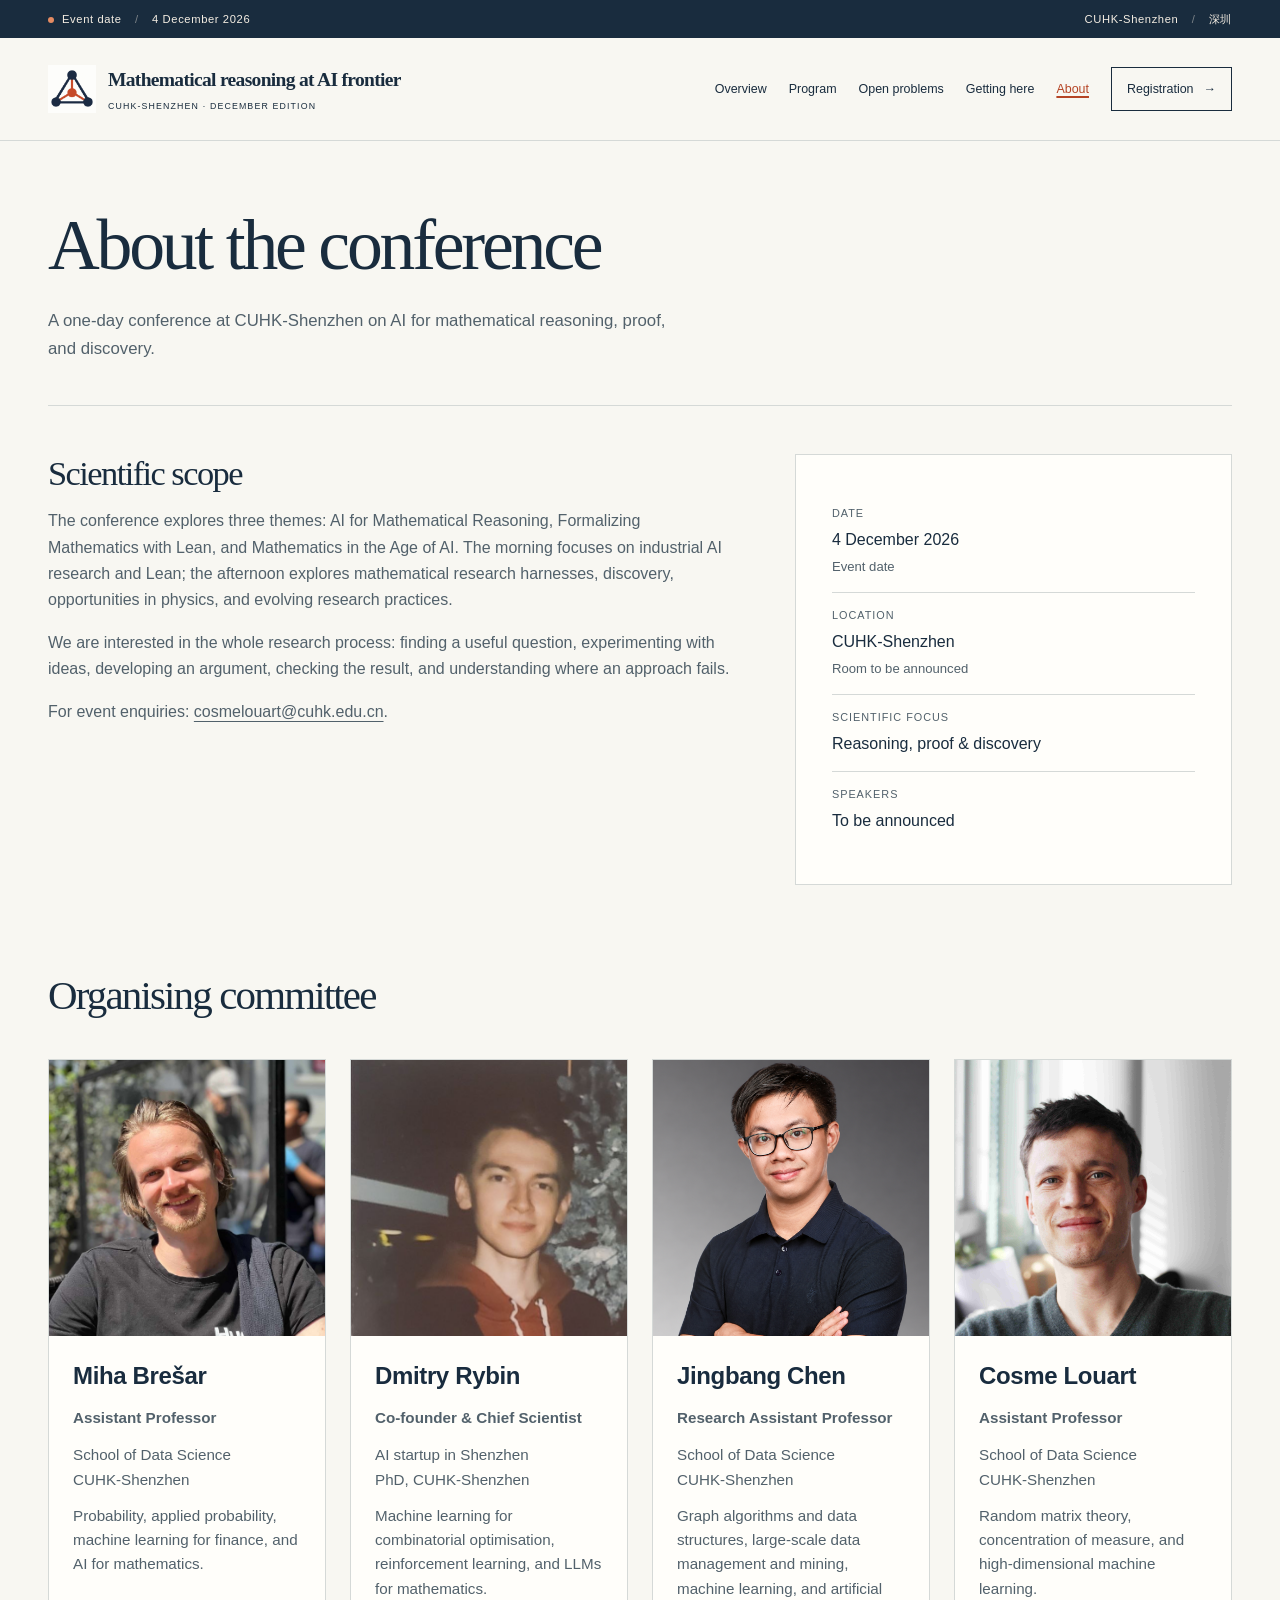
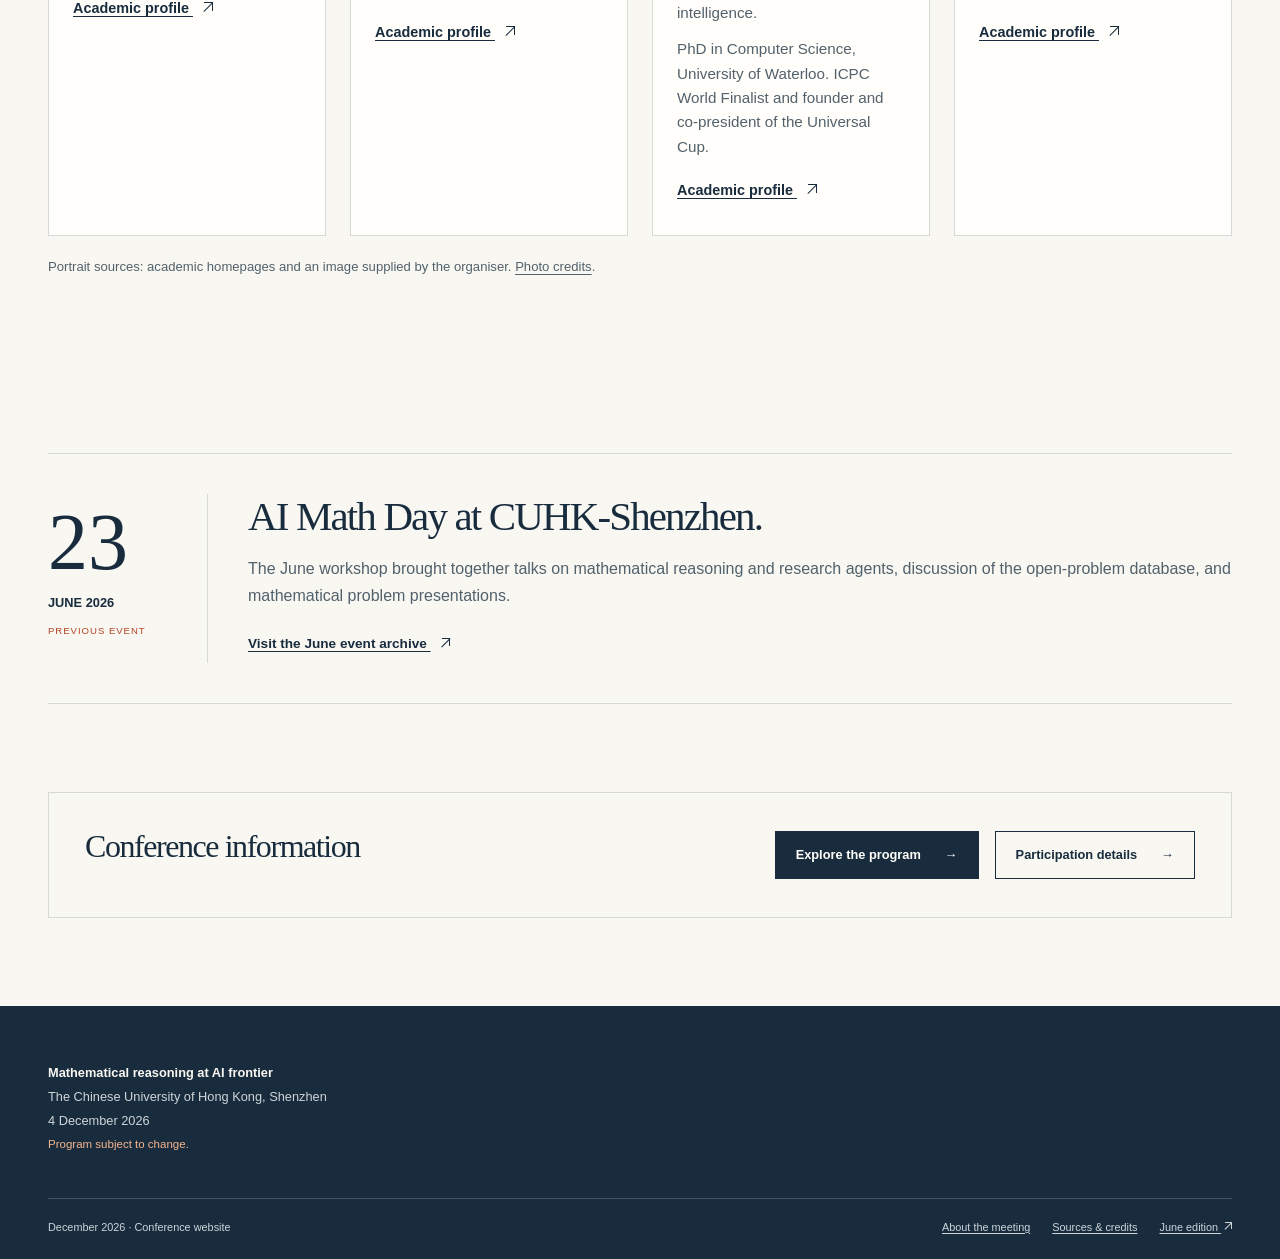
==== commit 63ed00e2: "Rename conference to Mathematical reasoning at AI frontier" ====
--- a/about.html
+++ b/about.html
@@ -3,12 +3,12 @@
 <head>
   <meta charset="utf-8">
   <meta name="viewport" content="width=device-width, initial-scale=1">
-  <meta name="description" content="The purpose and background of the December AI for Mathematics conference at CUHK-Shenzhen, continuing the June AI Math Day conversation.">
+  <meta name="description" content="The purpose and background of the December Mathematical reasoning at AI frontier conference at CUHK-Shenzhen, continuing the June AI Math Day conversation.">
   <meta name="theme-color" content="#192c3e">
-  <meta property="og:title" content="About | AI for Mathematics">
-  <meta property="og:description" content="The purpose and background of the December AI for Mathematics conference at CUHK-Shenzhen, continuing the June AI Math Day conversation.">
+  <meta property="og:title" content="About | Mathematical reasoning at AI frontier">
+  <meta property="og:description" content="The purpose and background of the December Mathematical reasoning at AI frontier conference at CUHK-Shenzhen, continuing the June AI Math Day conversation.">
   <meta property="og:type" content="website">
-  <title>About | AI for Mathematics · CUHK-Shenzhen</title>
+  <title>About | Mathematical reasoning at AI frontier · CUHK-Shenzhen</title>
   <link rel="icon" href="assets/images/conference-icon.png" type="image/png">
   <link rel="stylesheet" href="assets/css/styles.css?v=graph-icon">
   <script src="assets/js/event-config.js?v=date-20261204" defer></script>
@@ -19,7 +19,7 @@
 <div class="announcement"><div class="container announcement-inner"><span><span class="status-dot"></span><span data-date-status>Event date</span> <span class="announcement-separator">/</span> <span data-event-date>4 December 2026</span></span><span>CUHK-Shenzhen <span class="announcement-separator">/</span> 深圳</span></div></div>
 <header class="site-header">
  <div class="container header-inner">
-  <a class="brand" href="index.html" aria-label="AI for Mathematics, home"><img class="brand-symbol" src="assets/images/conference-icon.png" alt="" width="48" height="48" aria-hidden="true"><span><strong>AI <i>for</i> Mathematics</strong><small>CUHK-SHENZHEN · DECEMBER EDITION</small></span></a>
+  <a class="brand" href="index.html" aria-label="Mathematical reasoning at AI frontier, home"><img class="brand-symbol" src="assets/images/conference-icon.png" alt="" width="48" height="48" aria-hidden="true"><span><strong>Mathematical reasoning at AI frontier</strong><small>CUHK-SHENZHEN · DECEMBER EDITION</small></span></a>
   <button class="menu-toggle" type="button" aria-expanded="false" aria-controls="site-nav" hidden><span>Menu</span><span class="menu-icon" aria-hidden="true"></span></button>
   <nav id="site-nav" aria-label="Main navigation"><a href="index.html">Overview</a>
 <a href="program.html">Program</a>
@@ -45,6 +45,6 @@
 <section class="container section-bottom"><div class="simple-callout"><div><h2>Conference information</h2></div><div class="actions"><a class="button button-primary" href="program.html">Explore the program <span aria-hidden="true">→</span></a><a class="button button-outline" href="registration.html?v=participation-link">Participation details <span aria-hidden="true">→</span></a></div></div></section>
 
 </main>
-<footer class="site-footer"><div class="container footer-top"><div class="footer-details"><strong>AI for Mathematics</strong><span>The Chinese University of Hong Kong, Shenzhen</span><span data-event-date>4 December 2026</span><small>Program subject to change.</small></div></div><div class="container footer-bottom"><span>December 2026 · Conference website</span><div><a href="about.html?v=jingbang-profile">About the meeting</a><a href="credits.html">Sources &amp; credits</a><a href="https://rybindmitry.github.io/events/ai-math-day.html" target="_blank" rel="noopener noreferrer">June edition&nbsp;<span class="external-arrow" aria-hidden="true"></span></a></div></div></footer><div class="toast" role="status" aria-live="polite"></div>
+<footer class="site-footer"><div class="container footer-top"><div class="footer-details"><strong>Mathematical reasoning at AI frontier</strong><span>The Chinese University of Hong Kong, Shenzhen</span><span data-event-date>4 December 2026</span><small>Program subject to change.</small></div></div><div class="container footer-bottom"><span>December 2026 · Conference website</span><div><a href="about.html?v=jingbang-profile">About the meeting</a><a href="credits.html">Sources &amp; credits</a><a href="https://rybindmitry.github.io/events/ai-math-day.html" target="_blank" rel="noopener noreferrer">June edition&nbsp;<span class="external-arrow" aria-hidden="true"></span></a></div></div></footer><div class="toast" role="status" aria-live="polite"></div>
 </body>
 </html>
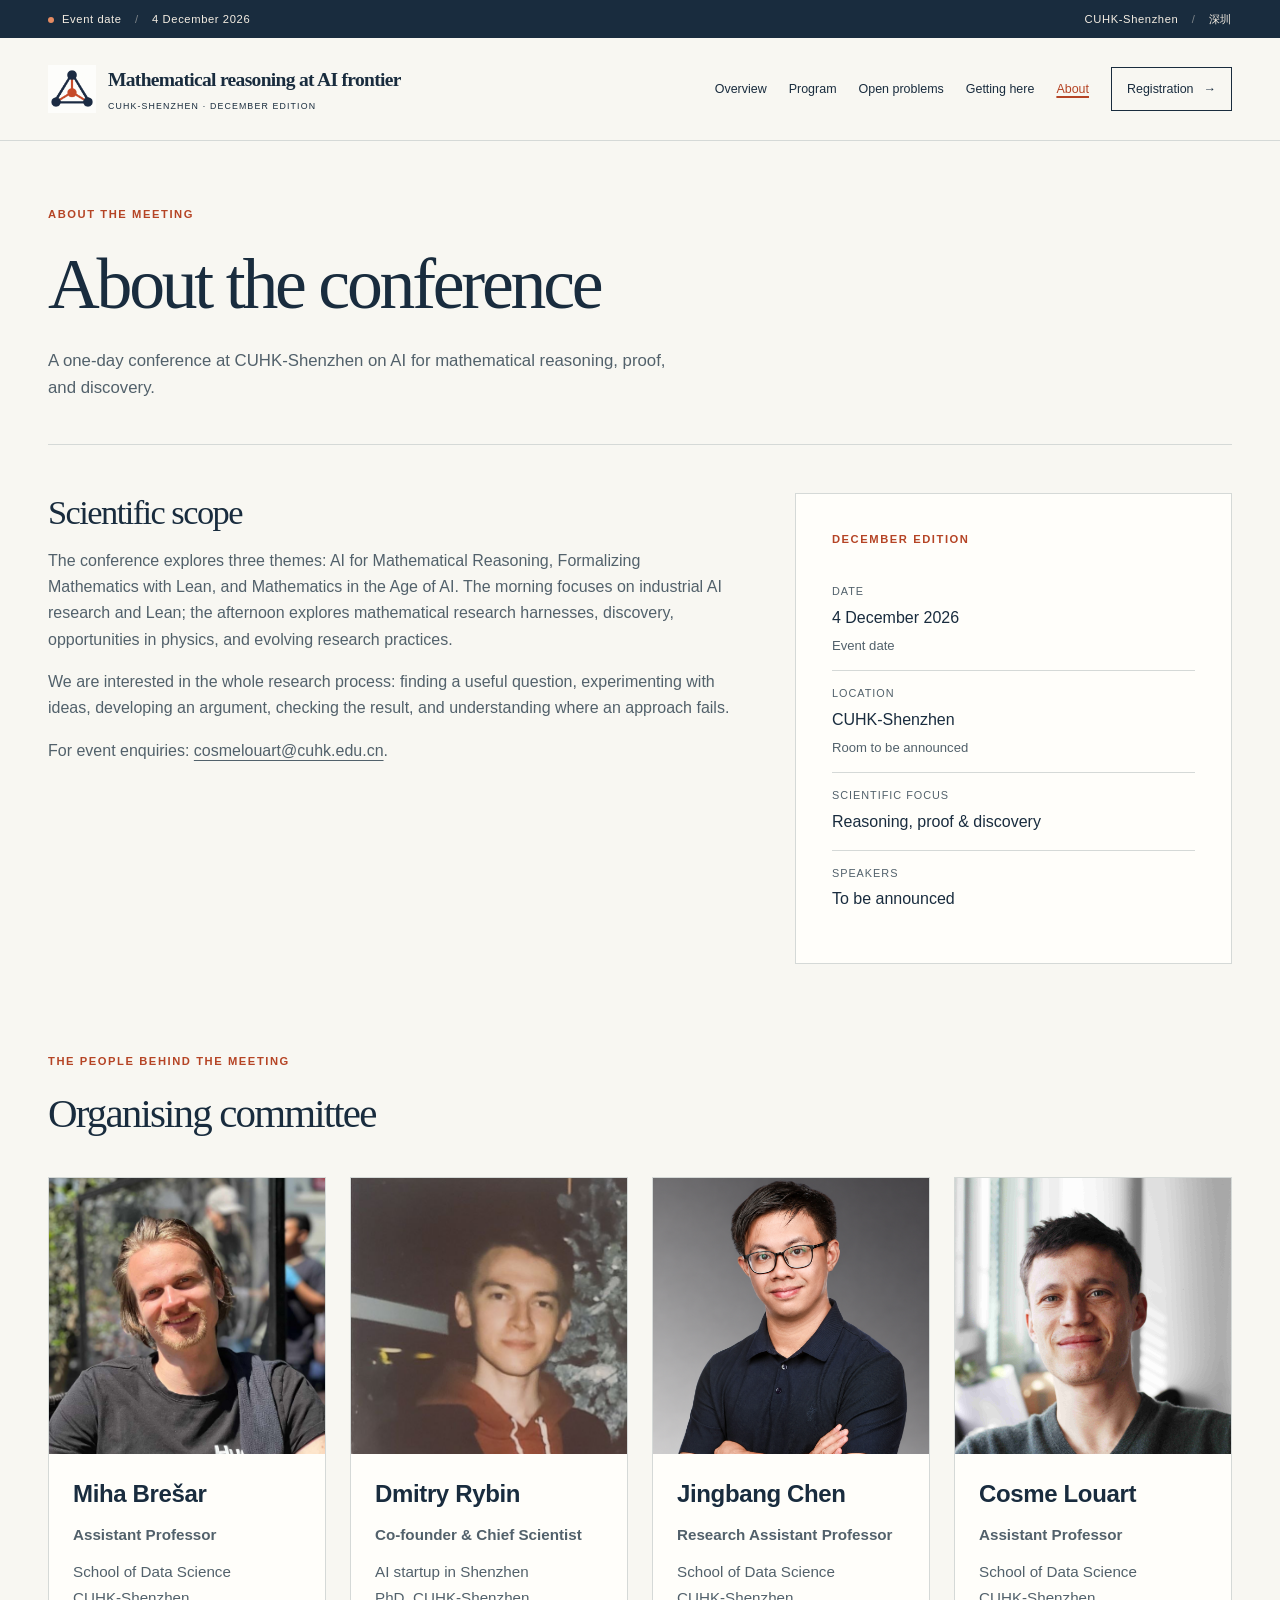
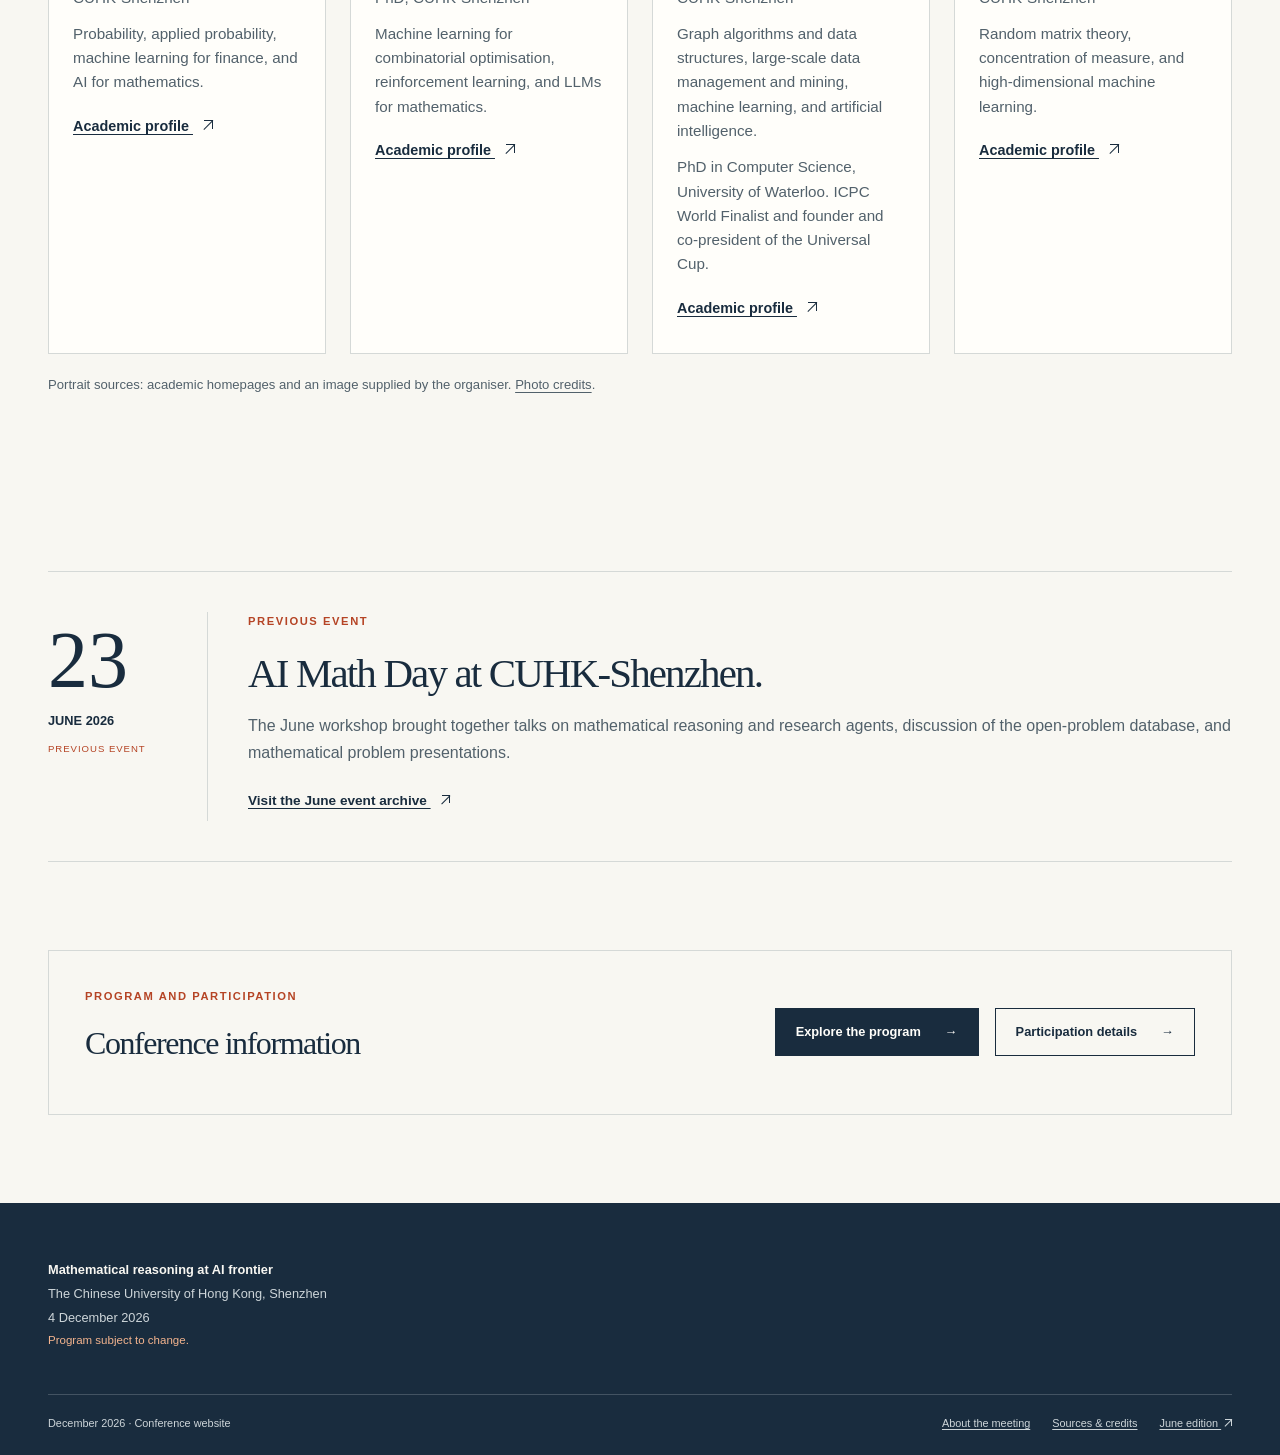
==== commit 119f6976: "Update published conference title" ====
--- a/about.html
+++ b/about.html
@@ -29,10 +29,10 @@
  </div>
 </header>
 <main id="main" tabindex="-1">
-<section class="page-intro container"><h1>About the conference</h1><p class="page-lead">A one-day conference at CUHK-Shenzhen on AI for mathematical reasoning, proof, and discovery.</p></section>
-<section class="container about-grid section-top-small"><div class="prose"><h2>Scientific scope</h2><p>The conference explores three themes: AI for Mathematical Reasoning, Formalizing Mathematics with Lean, and Mathematics in the Age of AI. The morning focuses on industrial AI research and Lean; the afternoon explores mathematical research harnesses, discovery, opportunities in physics, and evolving research practices.</p><p>We are interested in the whole research process: finding a useful question, experimenting with ideas, developing an argument, checking the result, and understanding where an approach fails.</p><p class="contact-unconfigured" hidden>The event contact address will be announced here.</p><p class="contact-configured">For event enquiries: <a class="contact-link" href="mailto:cosmelouart@cuhk.edu.cn">cosmelouart@cuhk.edu.cn</a>.</p></div><aside class="about-facts"><dl class="info-list"><div><dt>Date</dt><dd><span data-event-date>4 December 2026</span><small data-date-status>Event date</small></dd></div><div><dt>Location</dt><dd>CUHK-Shenzhen<small>Room to be announced</small></dd></div><div><dt>Scientific focus</dt><dd>Reasoning, proof &amp; discovery</dd></div><div><dt>Speakers</dt><dd>To be announced</dd></div></dl></aside></section>
+<section class="page-intro container"><div class="eyebrow">ABOUT THE MEETING</div><h1>About the conference</h1><p class="page-lead">A one-day conference at CUHK-Shenzhen on AI for mathematical reasoning, proof, and discovery.</p></section>
+<section class="container about-grid section-top-small"><div class="prose"><h2>Scientific scope</h2><p>The conference explores three themes: AI for Mathematical Reasoning, Formalizing Mathematics with Lean, and Mathematics in the Age of AI. The morning focuses on industrial AI research and Lean; the afternoon explores mathematical research harnesses, discovery, opportunities in physics, and evolving research practices.</p><p>We are interested in the whole research process: finding a useful question, experimenting with ideas, developing an argument, checking the result, and understanding where an approach fails.</p><p class="contact-unconfigured" hidden>The event contact address will be announced here.</p><p class="contact-configured">For event enquiries: <a class="contact-link" href="mailto:cosmelouart@cuhk.edu.cn">cosmelouart@cuhk.edu.cn</a>.</p></div><aside class="about-facts"><div class="eyebrow">DECEMBER EDITION</div><dl class="info-list"><div><dt>Date</dt><dd><span data-event-date>4 December 2026</span><small data-date-status>Event date</small></dd></div><div><dt>Location</dt><dd>CUHK-Shenzhen<small>Room to be announced</small></dd></div><div><dt>Scientific focus</dt><dd>Reasoning, proof &amp; discovery</dd></div><div><dt>Speakers</dt><dd>To be announced</dd></div></dl></aside></section>
 <section class="section container organisers-section" aria-labelledby="organisers-heading">
- <div class="section-heading"><div><h2 id="organisers-heading">Organising committee</h2></div></div>
+ <div class="section-heading"><div><div class="eyebrow">THE PEOPLE BEHIND THE MEETING</div><h2 id="organisers-heading">Organising committee</h2></div></div>
  <div class="organisers-grid">
   <article class="organiser-card"><img src="assets/images/organisers/miha-bresar.jpg" alt="Miha Brešar" width="1280" height="1377" loading="lazy"><div class="organiser-details"><h3>Miha Brešar</h3><p class="organiser-position">Assistant Professor</p><p>School of Data Science<br>CUHK-Shenzhen</p><p class="organiser-focus">Probability, applied probability, machine learning for finance, and AI for mathematics.</p><a class="text-link" href="https://mihabresar.github.io/" target="_blank" rel="noopener noreferrer">Academic profile <span class="external-arrow" aria-hidden="true"></span></a></div></article>
   <article class="organiser-card"><img src="assets/images/organisers/dmitry-rybin.jpg" alt="Dmitry Rybin" width="557" height="571" loading="lazy"><div class="organiser-details"><h3>Dmitry Rybin</h3><p class="organiser-position">Co-founder &amp; Chief Scientist</p><p>AI startup in Shenzhen<br>PhD, CUHK-Shenzhen</p><p class="organiser-focus">Machine learning for combinatorial optimisation, reinforcement learning, and LLMs for mathematics.</p><a class="text-link" href="https://rybindmitry.github.io/" target="_blank" rel="noopener noreferrer">Academic profile <span class="external-arrow" aria-hidden="true"></span></a></div></article>
@@ -41,8 +41,8 @@
  </div>
  <p class="small organiser-credits">Portrait sources: academic homepages and an image supplied by the organiser. <a href="credits.html#organiser-portraits">Photo credits</a>.</p>
 </section>
-<section class="section container"><div class="archive-panel"><div class="archive-date"><span>23</span><strong>JUNE 2026</strong><small>PREVIOUS EVENT</small></div><div><h2>AI Math Day at CUHK-Shenzhen.</h2><p>The June workshop brought together talks on mathematical reasoning and research agents, discussion of the open-problem database, and mathematical problem presentations.</p><a class="text-link" href="https://rybindmitry.github.io/events/ai-math-day.html" target="_blank" rel="noopener noreferrer">Visit the June event archive&nbsp;<span class="external-arrow" aria-hidden="true"></span></a></div></div></section>
-<section class="container section-bottom"><div class="simple-callout"><div><h2>Conference information</h2></div><div class="actions"><a class="button button-primary" href="program.html">Explore the program <span aria-hidden="true">→</span></a><a class="button button-outline" href="registration.html?v=participation-link">Participation details <span aria-hidden="true">→</span></a></div></div></section>
+<section class="section container"><div class="archive-panel"><div class="archive-date"><span>23</span><strong>JUNE 2026</strong><small>PREVIOUS EVENT</small></div><div><div class="eyebrow">PREVIOUS EVENT</div><h2>AI Math Day at CUHK-Shenzhen.</h2><p>The June workshop brought together talks on mathematical reasoning and research agents, discussion of the open-problem database, and mathematical problem presentations.</p><a class="text-link" href="https://rybindmitry.github.io/events/ai-math-day.html" target="_blank" rel="noopener noreferrer">Visit the June event archive&nbsp;<span class="external-arrow" aria-hidden="true"></span></a></div></div></section>
+<section class="container section-bottom"><div class="simple-callout"><div><div class="eyebrow">PROGRAM AND PARTICIPATION</div><h2>Conference information</h2></div><div class="actions"><a class="button button-primary" href="program.html">Explore the program <span aria-hidden="true">→</span></a><a class="button button-outline" href="registration.html?v=participation-link">Participation details <span aria-hidden="true">→</span></a></div></div></section>
 
 </main>
 <footer class="site-footer"><div class="container footer-top"><div class="footer-details"><strong>Mathematical reasoning at AI frontier</strong><span>The Chinese University of Hong Kong, Shenzhen</span><span data-event-date>4 December 2026</span><small>Program subject to change.</small></div></div><div class="container footer-bottom"><span>December 2026 · Conference website</span><div><a href="about.html?v=jingbang-profile">About the meeting</a><a href="credits.html">Sources &amp; credits</a><a href="https://rybindmitry.github.io/events/ai-math-day.html" target="_blank" rel="noopener noreferrer">June edition&nbsp;<span class="external-arrow" aria-hidden="true"></span></a></div></div></footer><div class="toast" role="status" aria-live="polite"></div>
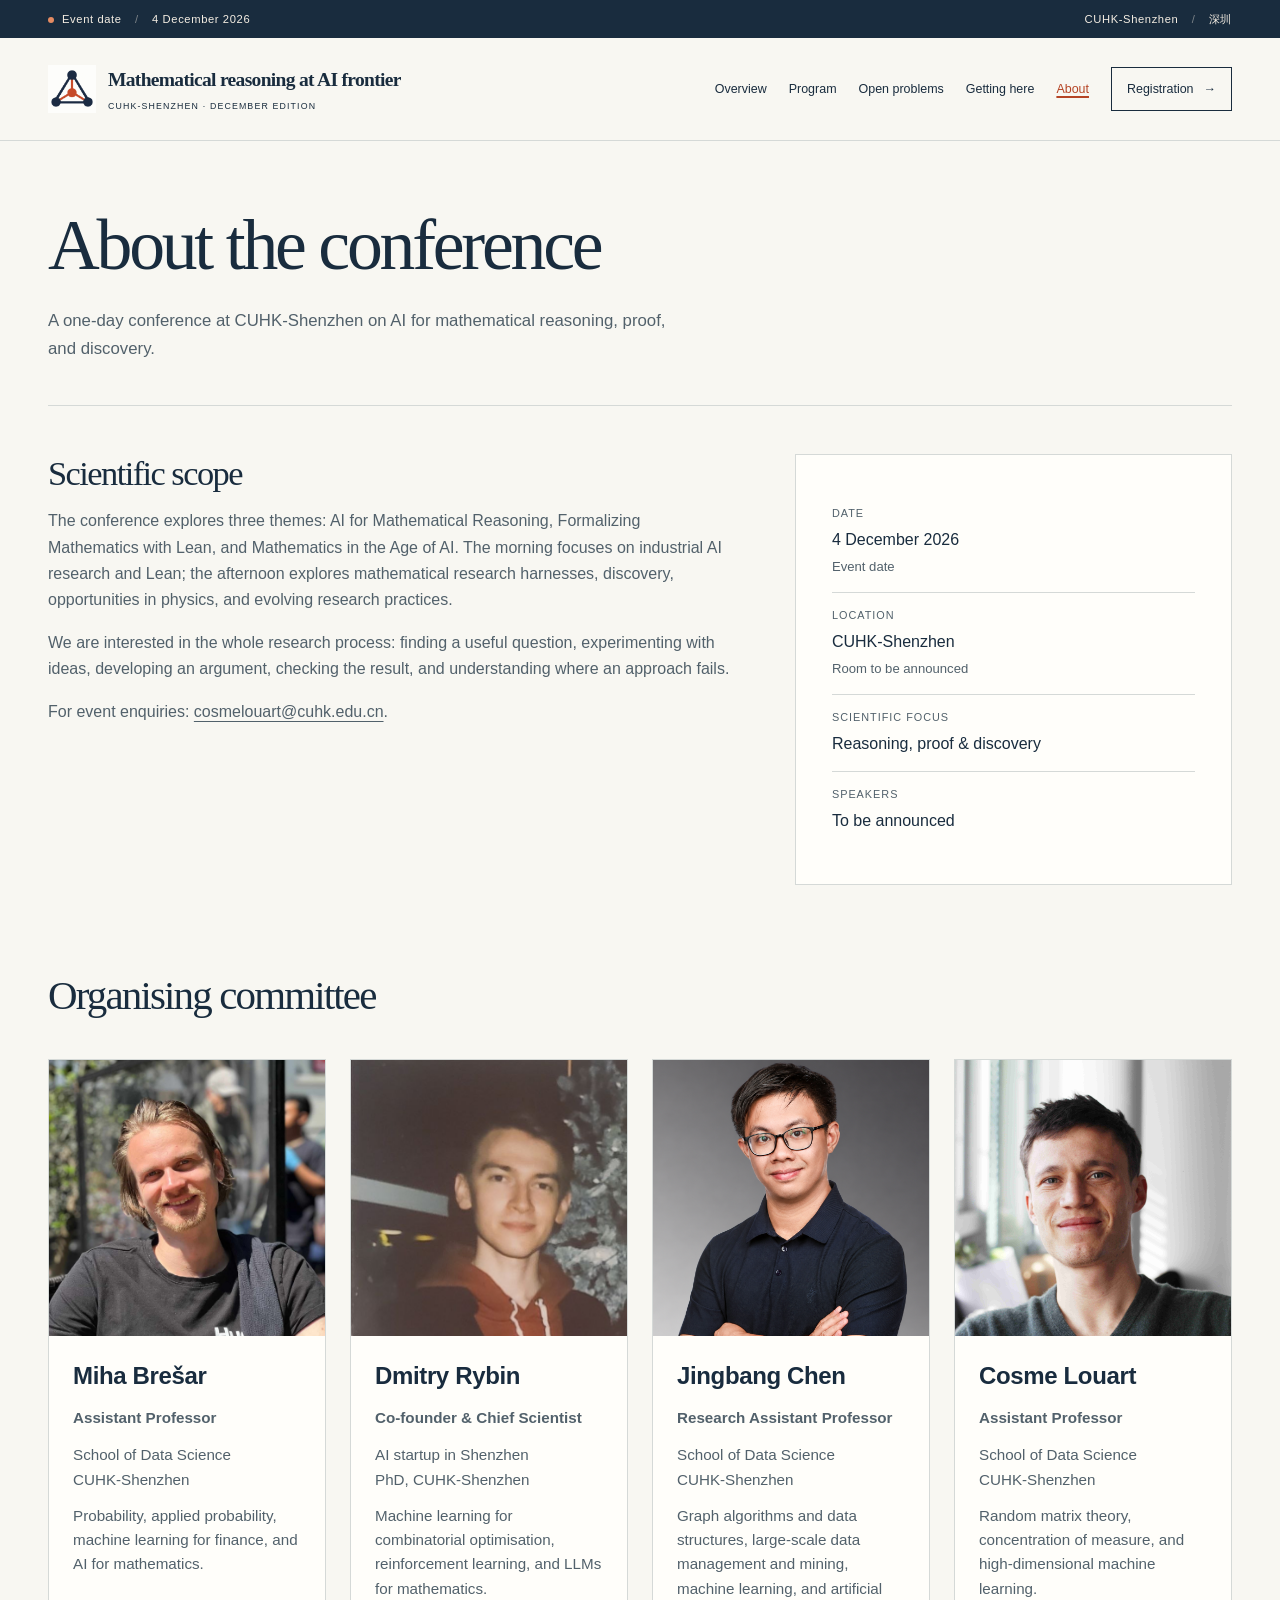
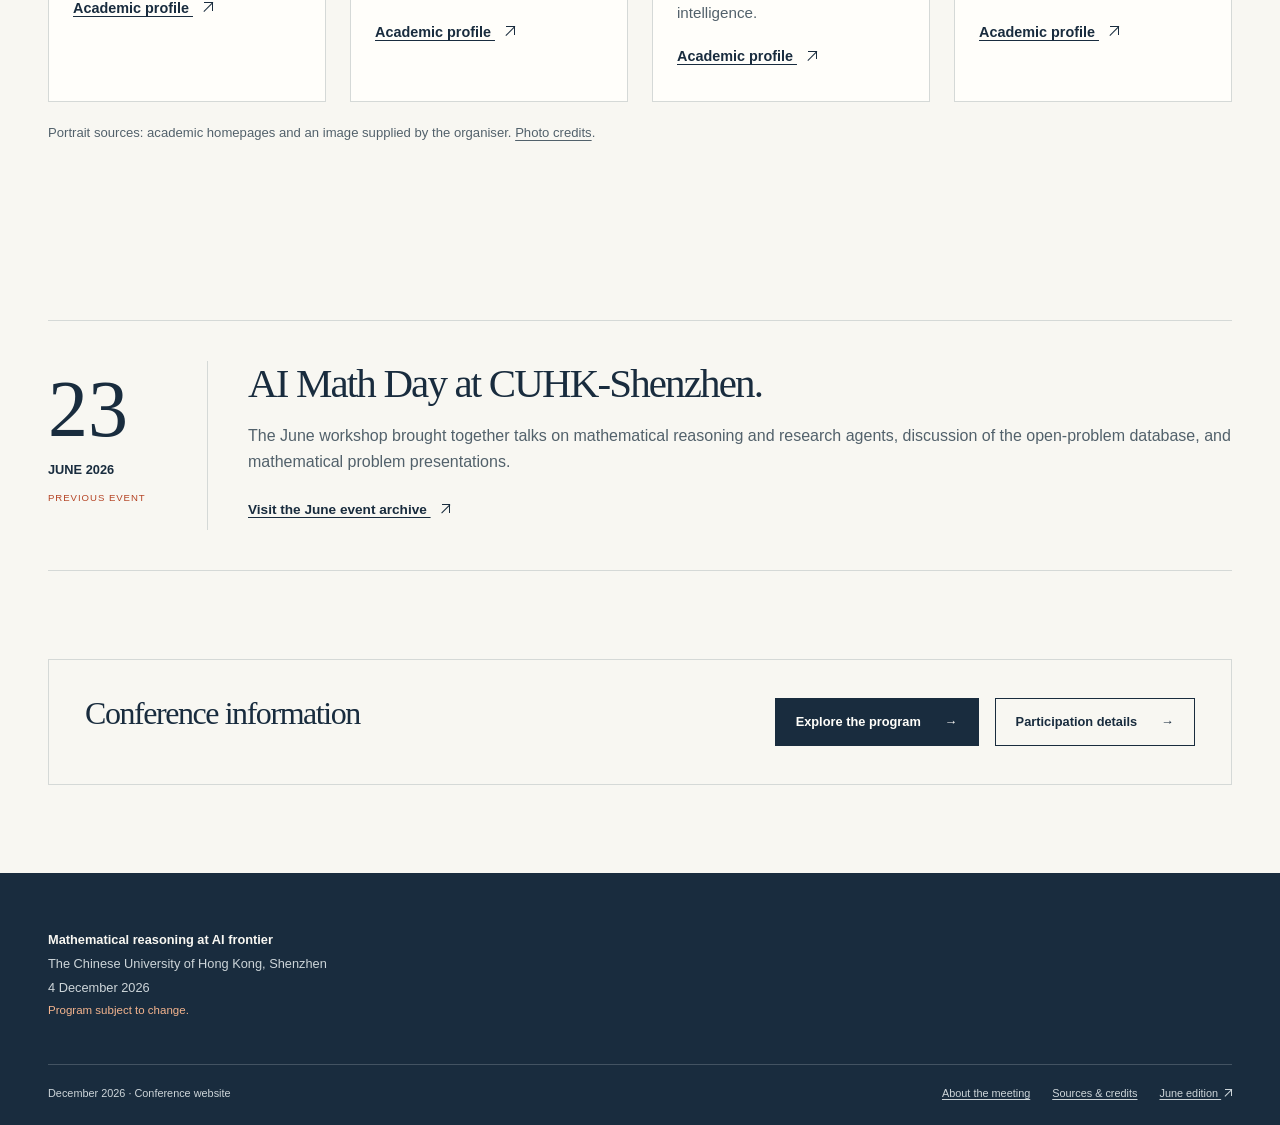
==== commit ace2c2ff: "Remove requested organiser biography and campus caption" ====
--- a/about.html
+++ b/about.html
@@ -29,20 +29,20 @@
  </div>
 </header>
 <main id="main" tabindex="-1">
-<section class="page-intro container"><div class="eyebrow">ABOUT THE MEETING</div><h1>About the conference</h1><p class="page-lead">A one-day conference at CUHK-Shenzhen on AI for mathematical reasoning, proof, and discovery.</p></section>
-<section class="container about-grid section-top-small"><div class="prose"><h2>Scientific scope</h2><p>The conference explores three themes: AI for Mathematical Reasoning, Formalizing Mathematics with Lean, and Mathematics in the Age of AI. The morning focuses on industrial AI research and Lean; the afternoon explores mathematical research harnesses, discovery, opportunities in physics, and evolving research practices.</p><p>We are interested in the whole research process: finding a useful question, experimenting with ideas, developing an argument, checking the result, and understanding where an approach fails.</p><p class="contact-unconfigured" hidden>The event contact address will be announced here.</p><p class="contact-configured">For event enquiries: <a class="contact-link" href="mailto:cosmelouart@cuhk.edu.cn">cosmelouart@cuhk.edu.cn</a>.</p></div><aside class="about-facts"><div class="eyebrow">DECEMBER EDITION</div><dl class="info-list"><div><dt>Date</dt><dd><span data-event-date>4 December 2026</span><small data-date-status>Event date</small></dd></div><div><dt>Location</dt><dd>CUHK-Shenzhen<small>Room to be announced</small></dd></div><div><dt>Scientific focus</dt><dd>Reasoning, proof &amp; discovery</dd></div><div><dt>Speakers</dt><dd>To be announced</dd></div></dl></aside></section>
+<section class="page-intro container"><h1>About the conference</h1><p class="page-lead">A one-day conference at CUHK-Shenzhen on AI for mathematical reasoning, proof, and discovery.</p></section>
+<section class="container about-grid section-top-small"><div class="prose"><h2>Scientific scope</h2><p>The conference explores three themes: AI for Mathematical Reasoning, Formalizing Mathematics with Lean, and Mathematics in the Age of AI. The morning focuses on industrial AI research and Lean; the afternoon explores mathematical research harnesses, discovery, opportunities in physics, and evolving research practices.</p><p>We are interested in the whole research process: finding a useful question, experimenting with ideas, developing an argument, checking the result, and understanding where an approach fails.</p><p class="contact-unconfigured" hidden>The event contact address will be announced here.</p><p class="contact-configured">For event enquiries: <a class="contact-link" href="mailto:cosmelouart@cuhk.edu.cn">cosmelouart@cuhk.edu.cn</a>.</p></div><aside class="about-facts"><dl class="info-list"><div><dt>Date</dt><dd><span data-event-date>4 December 2026</span><small data-date-status>Event date</small></dd></div><div><dt>Location</dt><dd>CUHK-Shenzhen<small>Room to be announced</small></dd></div><div><dt>Scientific focus</dt><dd>Reasoning, proof &amp; discovery</dd></div><div><dt>Speakers</dt><dd>To be announced</dd></div></dl></aside></section>
 <section class="section container organisers-section" aria-labelledby="organisers-heading">
- <div class="section-heading"><div><div class="eyebrow">THE PEOPLE BEHIND THE MEETING</div><h2 id="organisers-heading">Organising committee</h2></div></div>
+ <div class="section-heading"><div><h2 id="organisers-heading">Organising committee</h2></div></div>
  <div class="organisers-grid">
   <article class="organiser-card"><img src="assets/images/organisers/miha-bresar.jpg" alt="Miha Brešar" width="1280" height="1377" loading="lazy"><div class="organiser-details"><h3>Miha Brešar</h3><p class="organiser-position">Assistant Professor</p><p>School of Data Science<br>CUHK-Shenzhen</p><p class="organiser-focus">Probability, applied probability, machine learning for finance, and AI for mathematics.</p><a class="text-link" href="https://mihabresar.github.io/" target="_blank" rel="noopener noreferrer">Academic profile <span class="external-arrow" aria-hidden="true"></span></a></div></article>
   <article class="organiser-card"><img src="assets/images/organisers/dmitry-rybin.jpg" alt="Dmitry Rybin" width="557" height="571" loading="lazy"><div class="organiser-details"><h3>Dmitry Rybin</h3><p class="organiser-position">Co-founder &amp; Chief Scientist</p><p>AI startup in Shenzhen<br>PhD, CUHK-Shenzhen</p><p class="organiser-focus">Machine learning for combinatorial optimisation, reinforcement learning, and LLMs for mathematics.</p><a class="text-link" href="https://rybindmitry.github.io/" target="_blank" rel="noopener noreferrer">Academic profile <span class="external-arrow" aria-hidden="true"></span></a></div></article>
-  <article class="organiser-card"><img src="assets/images/organisers/jingbang-chen.png" alt="Jingbang Chen" width="1082" height="1454" loading="lazy"><div class="organiser-details"><h3>Jingbang Chen</h3><p class="organiser-position">Research Assistant Professor</p><p>School of Data Science<br>CUHK-Shenzhen</p><p class="organiser-focus">Graph algorithms and data structures, large-scale data management and mining, machine learning, and artificial intelligence.</p><p class="organiser-focus">PhD in Computer Science, University of Waterloo. ICPC World Finalist and founder and co-president of the Universal Cup.</p><a class="text-link" href="https://chenjb1997.github.io/" target="_blank" rel="noopener noreferrer">Academic profile <span class="external-arrow" aria-hidden="true"></span></a></div></article>
+  <article class="organiser-card"><img src="assets/images/organisers/jingbang-chen.png" alt="Jingbang Chen" width="1082" height="1454" loading="lazy"><div class="organiser-details"><h3>Jingbang Chen</h3><p class="organiser-position">Research Assistant Professor</p><p>School of Data Science<br>CUHK-Shenzhen</p><p class="organiser-focus">Graph algorithms and data structures, large-scale data management and mining, machine learning, and artificial intelligence.</p><a class="text-link" href="https://chenjb1997.github.io/" target="_blank" rel="noopener noreferrer">Academic profile <span class="external-arrow" aria-hidden="true"></span></a></div></article>
   <article class="organiser-card"><img src="assets/images/organisers/cosme-louart.jpg" alt="Cosme Louart" width="5184" height="3456" loading="lazy"><div class="organiser-details"><h3>Cosme Louart</h3><p class="organiser-position">Assistant Professor</p><p>School of Data Science<br>CUHK-Shenzhen</p><p class="organiser-focus">Random matrix theory, concentration of measure, and high-dimensional machine learning.</p><a class="text-link" href="https://cosmital.github.io/" target="_blank" rel="noopener noreferrer">Academic profile <span class="external-arrow" aria-hidden="true"></span></a></div></article>
  </div>
  <p class="small organiser-credits">Portrait sources: academic homepages and an image supplied by the organiser. <a href="credits.html#organiser-portraits">Photo credits</a>.</p>
 </section>
-<section class="section container"><div class="archive-panel"><div class="archive-date"><span>23</span><strong>JUNE 2026</strong><small>PREVIOUS EVENT</small></div><div><div class="eyebrow">PREVIOUS EVENT</div><h2>AI Math Day at CUHK-Shenzhen.</h2><p>The June workshop brought together talks on mathematical reasoning and research agents, discussion of the open-problem database, and mathematical problem presentations.</p><a class="text-link" href="https://rybindmitry.github.io/events/ai-math-day.html" target="_blank" rel="noopener noreferrer">Visit the June event archive&nbsp;<span class="external-arrow" aria-hidden="true"></span></a></div></div></section>
-<section class="container section-bottom"><div class="simple-callout"><div><div class="eyebrow">PROGRAM AND PARTICIPATION</div><h2>Conference information</h2></div><div class="actions"><a class="button button-primary" href="program.html">Explore the program <span aria-hidden="true">→</span></a><a class="button button-outline" href="registration.html?v=participation-link">Participation details <span aria-hidden="true">→</span></a></div></div></section>
+<section class="section container"><div class="archive-panel"><div class="archive-date"><span>23</span><strong>JUNE 2026</strong><small>PREVIOUS EVENT</small></div><div><h2>AI Math Day at CUHK-Shenzhen.</h2><p>The June workshop brought together talks on mathematical reasoning and research agents, discussion of the open-problem database, and mathematical problem presentations.</p><a class="text-link" href="https://rybindmitry.github.io/events/ai-math-day.html" target="_blank" rel="noopener noreferrer">Visit the June event archive&nbsp;<span class="external-arrow" aria-hidden="true"></span></a></div></div></section>
+<section class="container section-bottom"><div class="simple-callout"><div><h2>Conference information</h2></div><div class="actions"><a class="button button-primary" href="program.html">Explore the program <span aria-hidden="true">→</span></a><a class="button button-outline" href="registration.html?v=participation-link">Participation details <span aria-hidden="true">→</span></a></div></div></section>
 
 </main>
 <footer class="site-footer"><div class="container footer-top"><div class="footer-details"><strong>Mathematical reasoning at AI frontier</strong><span>The Chinese University of Hong Kong, Shenzhen</span><span data-event-date>4 December 2026</span><small>Program subject to change.</small></div></div><div class="container footer-bottom"><span>December 2026 · Conference website</span><div><a href="about.html?v=jingbang-profile">About the meeting</a><a href="credits.html">Sources &amp; credits</a><a href="https://rybindmitry.github.io/events/ai-math-day.html" target="_blank" rel="noopener noreferrer">June edition&nbsp;<span class="external-arrow" aria-hidden="true"></span></a></div></div></footer><div class="toast" role="status" aria-live="polite"></div>
